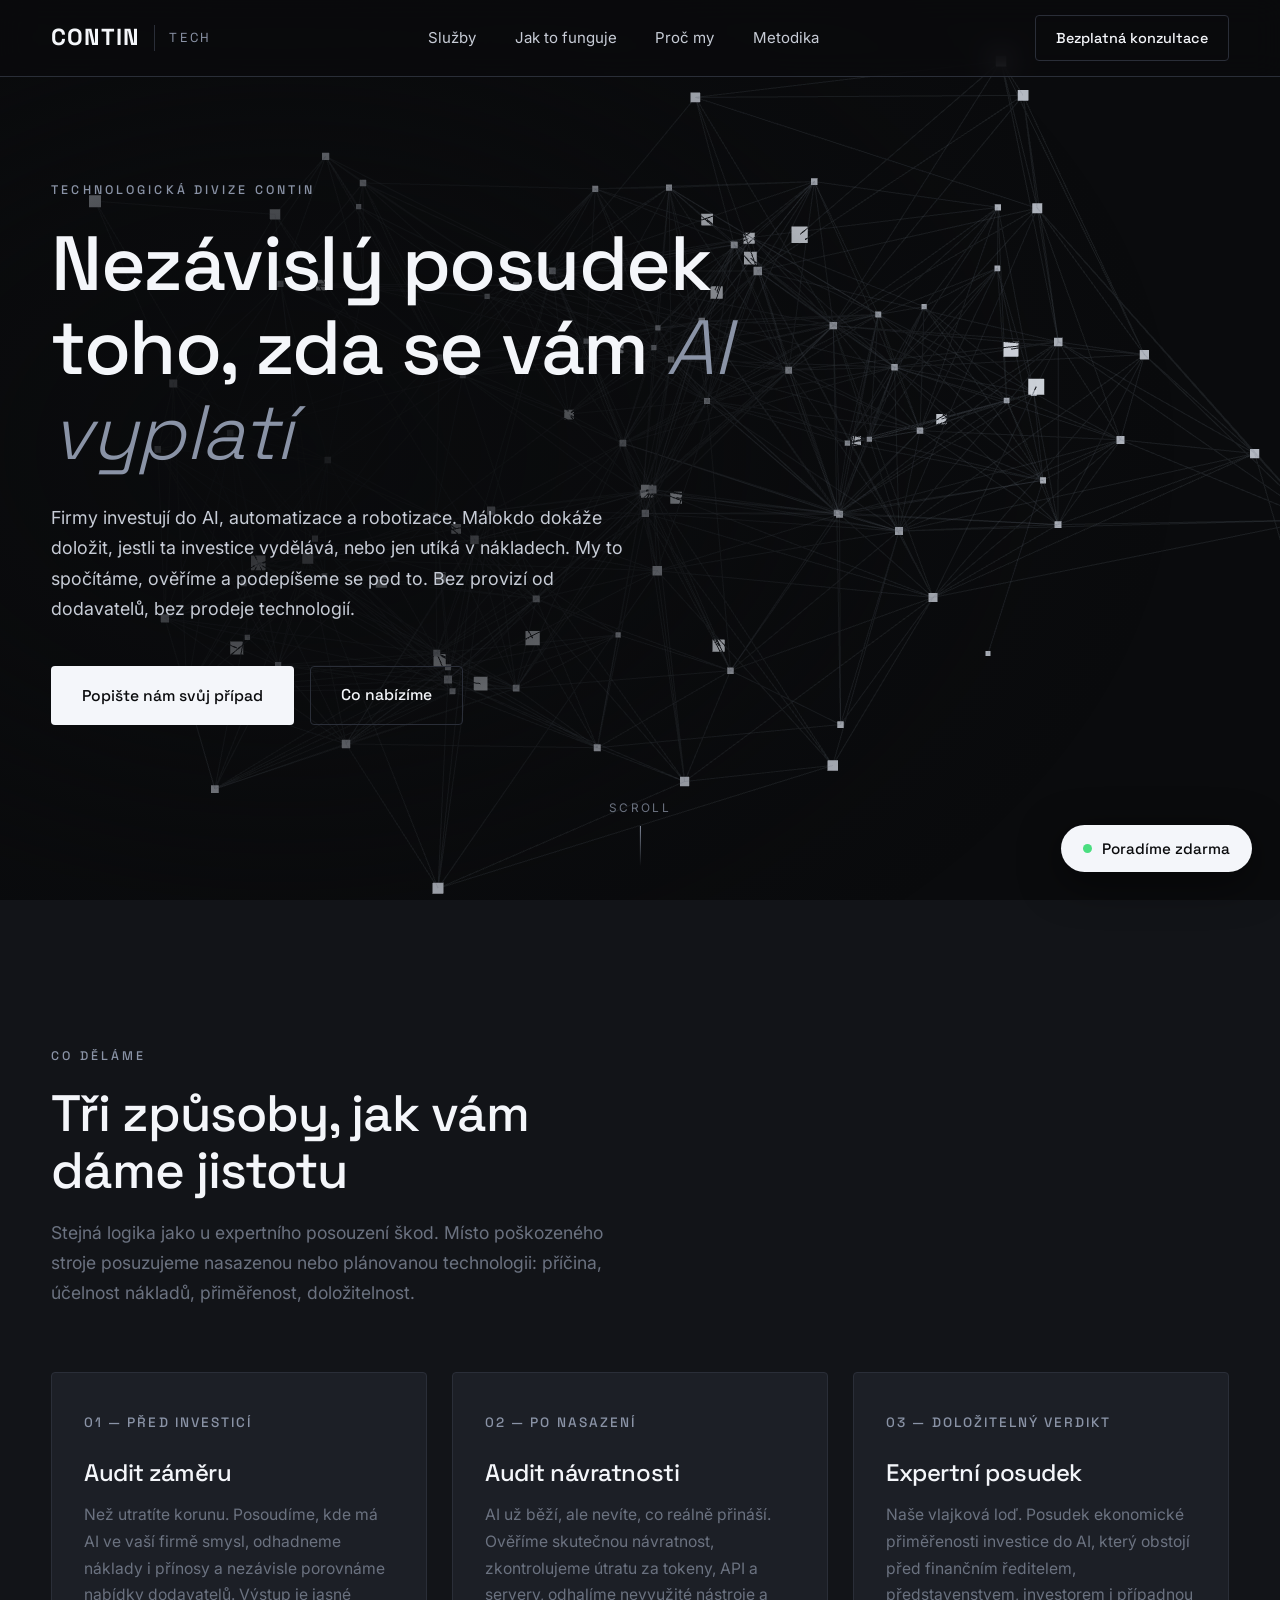
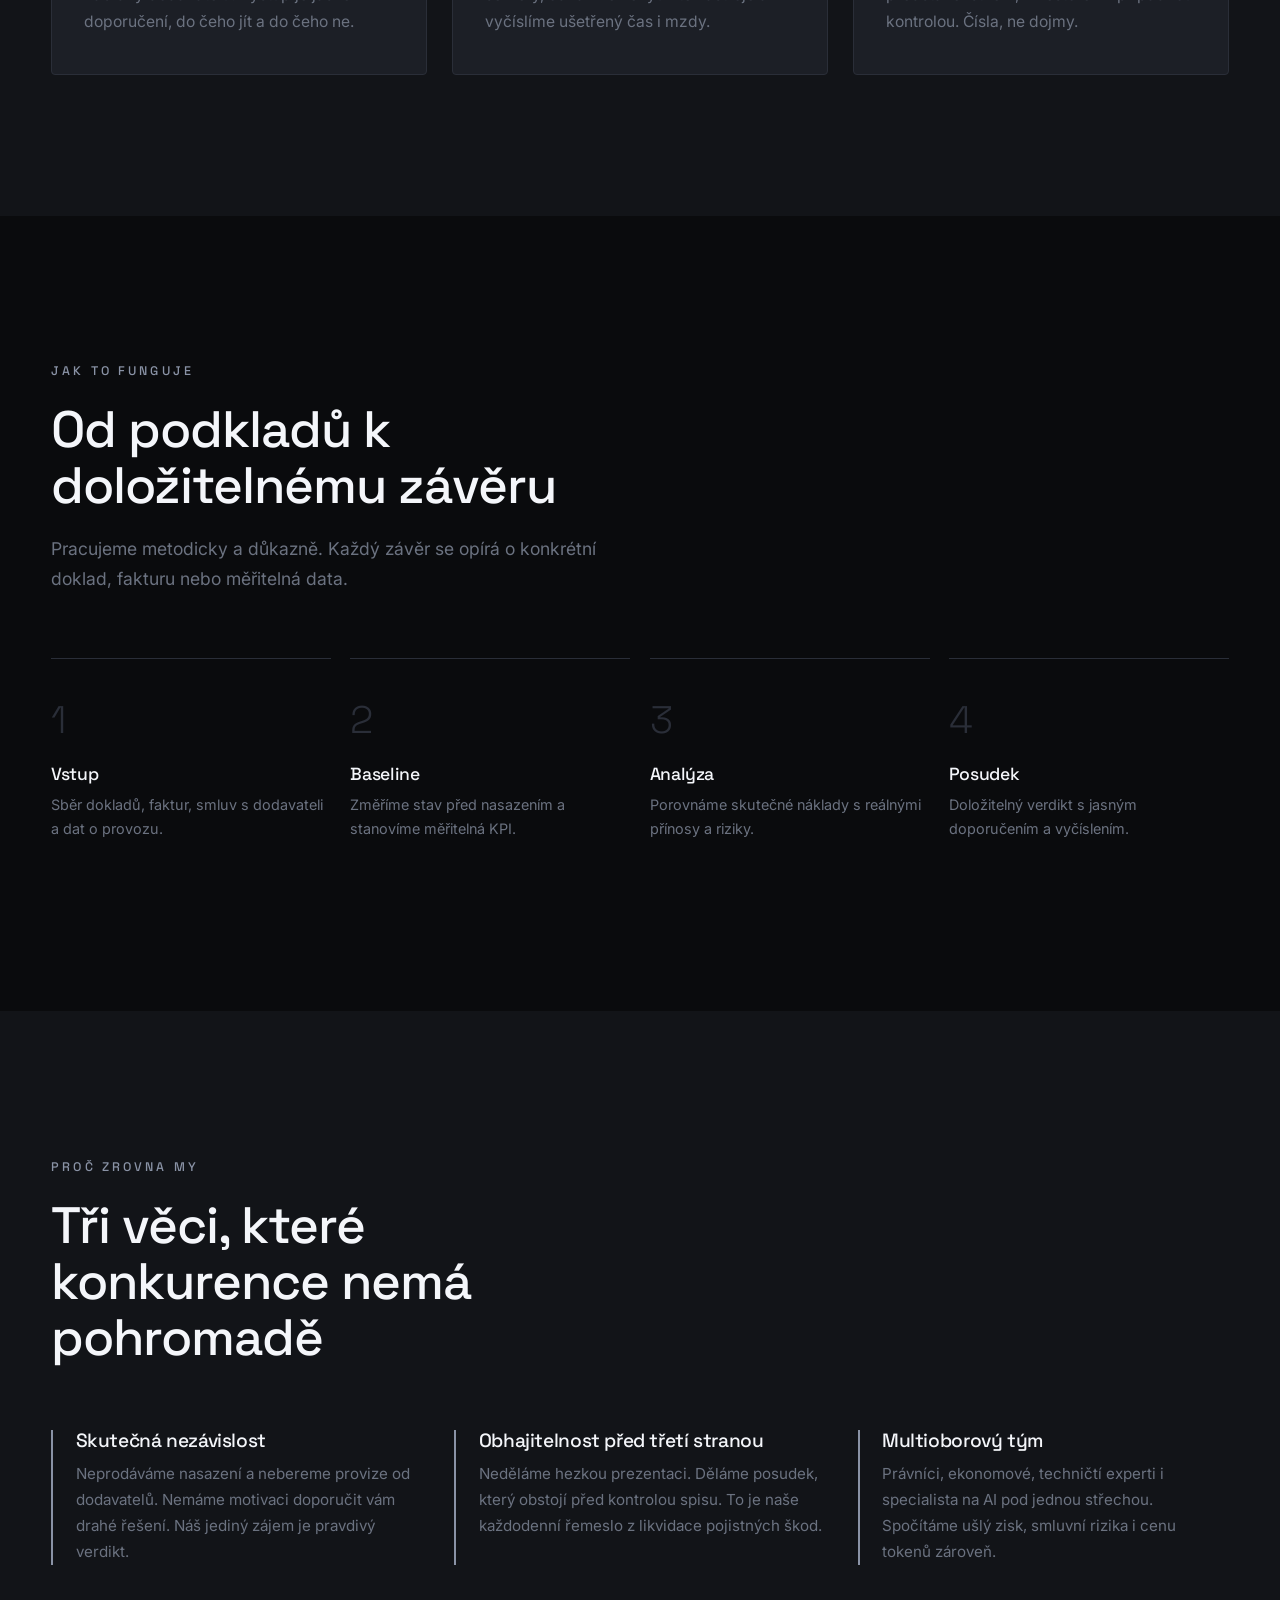
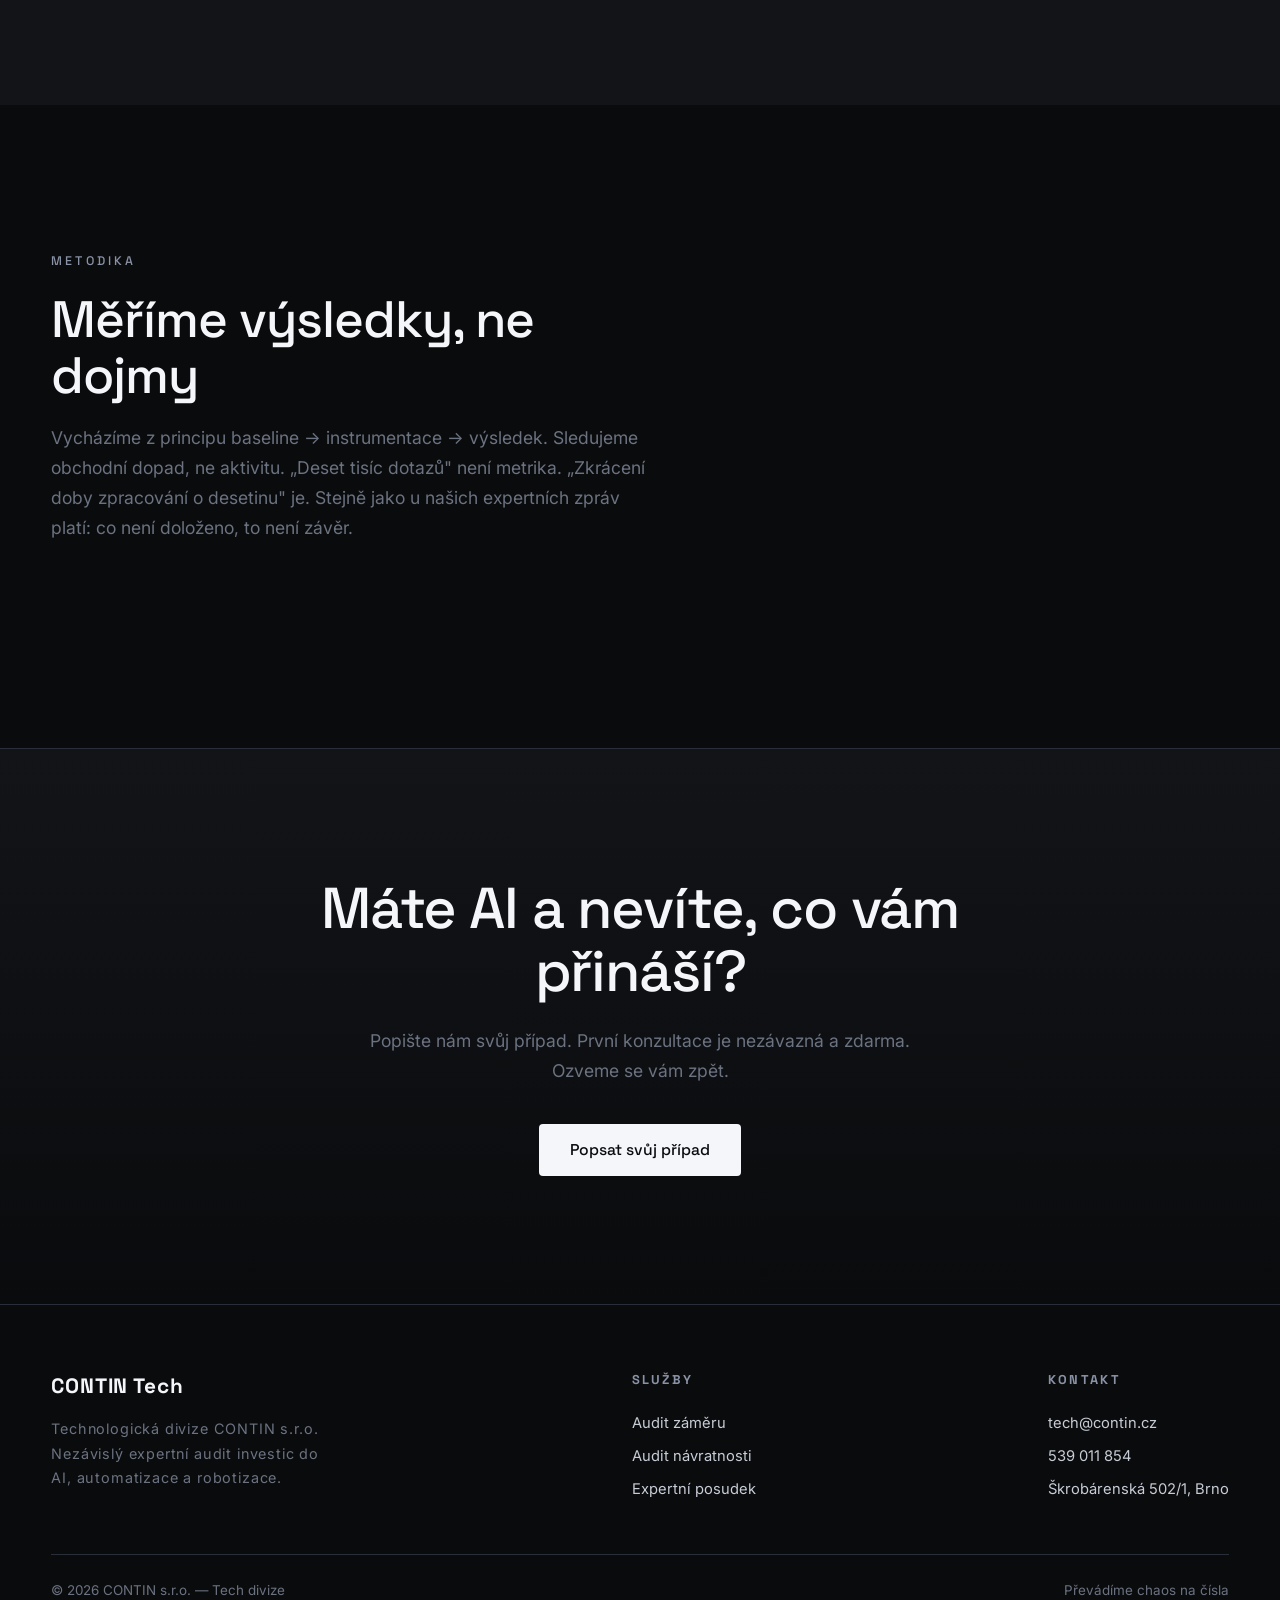
==== index.html @ 349c5f5c "Initial commit: nástřel webu CONTIN Tech One-page web pro technologickou divizi CONTIN — nezávislý e" ====
<!DOCTYPE html>
<html lang="cs">
<head>
  <meta charset="UTF-8">
  <meta name="viewport" content="width=device-width, initial-scale=1.0">
  <title>CONTIN Tech — Nezávislý expertní audit AI investic</title>
  <meta name="description" content="Nezávislé posouzení návratnosti a přiměřenosti investic do AI, automatizace a robotizace. Doložitelný posudek, který obstojí před vedením, investorem i kontrolou.">

  <!-- Fonty -->
  <link rel="preconnect" href="https://fonts.googleapis.com">
  <link rel="preconnect" href="https://fonts.gstatic.com" crossorigin>
  <link href="https://fonts.googleapis.com/css2?family=Space+Grotesk:wght@300;400;500;700&family=Inter:wght@400;500&display=swap" rel="stylesheet">

  <link rel="stylesheet" href="css/style.css">
</head>
<body>

  <!-- ===================== HLAVIČKA ===================== -->
  <header>
    <nav class="nav">
      <a href="#" class="brand">
        CONTIN<span class="div"></span><span class="sub">Tech</span>
      </a>
      <div class="menu" id="menu">
        <a href="#sluzby">Služby</a>
        <a href="#proces">Jak to funguje</a>
        <a href="#proc-my">Proč my</a>
        <a href="#metodika">Metodika</a>
      </div>
      <a href="#" class="nav-cta" data-open-help>Bezplatná konzultace</a>
      <button class="burger" id="burger" aria-label="Menu"><span></span><span></span><span></span></button>
    </nav>
  </header>

  <!-- ===================== HERO ===================== -->
  <section class="hero">
    <canvas id="net-canvas"></canvas>
    <div class="hero-content">
      <span class="eyebrow reveal">Technologická divize CONTIN</span>
      <h1 class="reveal">Nezávislý posudek toho, zda se vám <em>AI vyplatí</em></h1>
      <p class="reveal">Firmy investují do AI, automatizace a robotizace. Málokdo dokáže doložit, jestli ta investice vydělává, nebo jen utíká v nákladech. My to spočítáme, ověříme a podepíšeme se pod to. Bez provizí od dodavatelů, bez prodeje technologií.</p>
      <div class="hero-actions reveal">
        <button class="btn btn-primary" data-open-help>Popište nám svůj případ</button>
        <a href="#sluzby" class="btn btn-ghost">Co nabízíme</a>
      </div>
    </div>
    <div class="scroll-hint"><span>scroll</span><span class="line"></span></div>
  </section>

  <!-- ===================== SLUŽBY / PILÍŘE ===================== -->
  <section class="section-pad carbon" id="sluzby">
    <div class="wrap">
      <div class="section-head reveal">
        <span class="eyebrow">Co děláme</span>
        <h2>Tři způsoby, jak vám dáme jistotu</h2>
        <p>Stejná logika jako u expertního posouzení škod. Místo poškozeného stroje posuzujeme nasazenou nebo plánovanou technologii: příčina, účelnost nákladů, přiměřenost, doložitelnost.</p>
      </div>
      <div class="grid-3">
        <div class="card reveal">
          <div class="num">01 — PŘED INVESTICÍ</div>
          <h3>Audit záměru</h3>
          <p>Než utratíte korunu. Posoudíme, kde má AI ve vaší firmě smysl, odhadneme náklady i přínosy a nezávisle porovnáme nabídky dodavatelů. Výstup je jasné doporučení, do čeho jít a do čeho ne.</p>
        </div>
        <div class="card reveal">
          <div class="num">02 — PO NASAZENÍ</div>
          <h3>Audit návratnosti</h3>
          <p>AI už běží, ale nevíte, co reálně přináší. Ověříme skutečnou návratnost, zkontrolujeme útratu za tokeny, API a servery, odhalíme nevyužité nástroje a vyčíslíme ušetřený čas i mzdy.</p>
        </div>
        <div class="card reveal">
          <div class="num">03 — DOLOŽITELNÝ VERDIKT</div>
          <h3>Expertní posudek</h3>
          <p>Naše vlajková loď. Posudek ekonomické přiměřenosti investice do AI, který obstojí před finančním ředitelem, představenstvem, investorem i případnou kontrolou. Čísla, ne dojmy.</p>
        </div>
      </div>
    </div>
  </section>

  <!-- ===================== PROCES ===================== -->
  <section class="section-pad" id="proces">
    <div class="wrap">
      <div class="section-head reveal">
        <span class="eyebrow">Jak to funguje</span>
        <h2>Od podkladů k doložitelnému závěru</h2>
        <p>Pracujeme metodicky a důkazně. Každý závěr se opírá o konkrétní doklad, fakturu nebo měřitelná data.</p>
      </div>
      <div class="steps">
        <div class="step reveal"><div class="n">1</div><h4>Vstup</h4><p>Sběr dokladů, faktur, smluv s dodavateli a dat o provozu.</p></div>
        <div class="step reveal"><div class="n">2</div><h4>Baseline</h4><p>Změříme stav před nasazením a stanovíme měřitelná KPI.</p></div>
        <div class="step reveal"><div class="n">3</div><h4>Analýza</h4><p>Porovnáme skutečné náklady s reálnými přínosy a riziky.</p></div>
        <div class="step reveal"><div class="n">4</div><h4>Posudek</h4><p>Doložitelný verdikt s jasným doporučením a vyčíslením.</p></div>
      </div>
    </div>
  </section>

  <!-- ===================== PROČ MY ===================== -->
  <section class="section-pad carbon" id="proc-my">
    <div class="wrap">
      <div class="section-head reveal">
        <span class="eyebrow">Proč zrovna my</span>
        <h2>Tři věci, které konkurence nemá pohromadě</h2>
      </div>
      <div class="benefits">
        <div class="benefit reveal">
          <h4>Skutečná nezávislost</h4>
          <p>Neprodáváme nasazení a nebereme provize od dodavatelů. Nemáme motivaci doporučit vám drahé řešení. Náš jediný zájem je pravdivý verdikt.</p>
        </div>
        <div class="benefit reveal">
          <h4>Obhajitelnost před třetí stranou</h4>
          <p>Neděláme hezkou prezentaci. Děláme posudek, který obstojí před kontrolou spisu. To je naše každodenní řemeslo z likvidace pojistných škod.</p>
        </div>
        <div class="benefit reveal">
          <h4>Multioborový tým</h4>
          <p>Právníci, ekonomové, techničtí experti i specialista na AI pod jednou střechou. Spočítáme ušlý zisk, smluvní rizika i cenu tokenů zároveň.</p>
        </div>
      </div>
    </div>
  </section>

  <!-- ===================== METODIKA / CITACE ===================== -->
  <section class="section-pad" id="metodika">
    <div class="wrap">
      <div class="section-head reveal">
        <span class="eyebrow">Metodika</span>
        <h2>Měříme výsledky, ne dojmy</h2>
        <p>Vycházíme z principu baseline → instrumentace → výsledek. Sledujeme obchodní dopad, ne aktivitu. „Deset tisíc dotazů" není metrika. „Zkrácení doby zpracování o desetinu" je. Stejně jako u našich expertních zpráv platí: co není doloženo, to není závěr.</p>
      </div>
    </div>
  </section>

  <!-- ===================== CTA PRUH ===================== -->
  <section class="cta-band" id="kontakt">
    <div class="wrap reveal">
      <h2>Máte AI a nevíte, co vám přináší?</h2>
      <p>Popište nám svůj případ. První konzultace je nezávazná a zdarma. Ozveme se vám zpět.</p>
      <button class="btn btn-primary" data-open-help>Popsat svůj případ</button>
    </div>
  </section>

  <!-- ===================== FOOTER ===================== -->
  <footer>
    <div class="wrap">
      <div class="foot-grid">
        <div>
          <div class="foot-brand">CONTIN Tech<p>Technologická divize CONTIN s.r.o. Nezávislý expertní audit investic do AI, automatizace a robotizace.</p></div>
        </div>
        <div class="foot-col">
          <h5>Služby</h5>
          <a href="#sluzby">Audit záměru</a>
          <a href="#sluzby">Audit návratnosti</a>
          <a href="#sluzby">Expertní posudek</a>
        </div>
        <div class="foot-col">
          <h5>Kontakt</h5>
          <a href="mailto:tech@contin.cz">tech@contin.cz</a>
          <a href="tel:+420539011854">539 011 854</a>
          <a href="#">Škrobárenská 502/1, Brno</a>
        </div>
      </div>
      <div class="foot-bottom">
        <span>© 2026 CONTIN s.r.o. — Tech divize</span>
        <span>Převádíme chaos na čísla</span>
      </div>
    </div>
  </footer>

  <!-- ===================== HELP DESK FAB ===================== -->
  <button class="help-fab" data-open-help aria-label="Bezplatná konzultace">
    <span class="dot"></span> Poradíme zdarma
  </button>

  <!-- ===================== HELP DESK MODAL ===================== -->
  <div class="modal-overlay" id="help-modal" role="dialog" aria-modal="true" aria-labelledby="help-title">
    <div class="modal">
      <button class="modal-close" id="help-close" aria-label="Zavřít">&times;</button>
      <div id="form-body">
        <h3 id="help-title">Popište nám svůj případ</h3>
        <p class="lead">Napište nám, co řešíte. Posoudíme to a zdarma se vám ozveme zpět s prvním nezávislým pohledem.</p>
        <form id="help-form">
          <div class="field">
            <label for="hf-name">Jméno a firma</label>
            <input type="text" id="hf-name" name="name" required placeholder="Jan Novák, Firma s.r.o.">
          </div>
          <div class="field">
            <label for="hf-email">E-mail</label>
            <input type="email" id="hf-email" name="email" required placeholder="jan.novak@firma.cz">
          </div>
          <div class="field">
            <label for="hf-topic">Čeho se to týká</label>
            <select id="hf-topic" name="topic">
              <option>Zvažuji investici do AI</option>
              <option>AI už používám, neznám návratnost</option>
              <option>Potřebuji nezávislý posudek</option>
              <option>Něco jiného</option>
            </select>
          </div>
          <div class="field">
            <label for="hf-msg">Váš dotaz nebo popis problému</label>
            <textarea id="hf-msg" name="message" required placeholder="Stručně popište situaci..."></textarea>
          </div>
          <button type="submit" class="btn btn-primary">Odeslat dotaz</button>
          <p class="form-note">Nezávazné a zdarma. Ozveme se obvykle do dvou pracovních dnů.</p>
        </form>
      </div>
      <div class="form-success" id="form-success" style="display:none;">
        <div class="check">&#10003;</div>
        <h3>Děkujeme, máme to</h3>
        <p class="lead">Ozveme se vám zpět na uvedený e-mail.</p>
      </div>
    </div>
  </div>

  <!-- ===================== SKRIPTY ===================== -->
  <!-- Three.js lokálně v projektu (nezávislé na CDN). Lze nahradit CDN odkazem, pokud preferuješ. -->
  <script src="js/three.min.js"></script>
  <script src="js/network.js"></script>
  <script src="js/app.js"></script>
</body>
</html>
---- css/style.css ----
/* ============================================================
   CONTIN TECH — stylesheet
   Paleta: uhlově černá → grafit → ocel → stříbro
   Display: Space Grotesk | Tělo: Inter
   ============================================================ */

:root {
  /* Paleta */
  --ink:        #0a0b0d;   /* nejhlubší pozadí */
  --carbon:     #121418;   /* sekce */
  --graphite:   #1c1f26;   /* karty */
  --steel:      #2a2e38;   /* okraje, linky */
  --ash:        #6b7280;   /* sekundární text */
  --silver:     #c7ccd6;   /* hlavní text na tmavém */
  --chrome:     #f4f6fa;   /* nejsvětlejší, nadpisy */
  --accent:     #8a93a6;   /* studené stříbrné zvýraznění */
  --accent-hot: #e8edf5;   /* highlight, hover */

  /* Typografie */
  --display: 'Space Grotesk', sans-serif;
  --body: 'Inter', -apple-system, BlinkMacSystemFont, sans-serif;

  /* Rytmus */
  --maxw: 1280px;
  --gap: clamp(1.5rem, 4vw, 4rem);
  --radius: 4px;
}

* { margin: 0; padding: 0; box-sizing: border-box; }

html { scroll-behavior: smooth; }

body {
  font-family: var(--body);
  background: var(--ink);
  color: var(--silver);
  line-height: 1.7;
  -webkit-font-smoothing: antialiased;
  overflow-x: hidden;
}

h1, h2, h3, h4 {
  font-family: var(--display);
  font-weight: 500;
  color: var(--chrome);
  line-height: 1.1;
  letter-spacing: -0.02em;
}

a { color: inherit; text-decoration: none; }

.wrap {
  max-width: var(--maxw);
  margin: 0 auto;
  padding: 0 var(--gap);
}

.eyebrow {
  font-family: var(--display);
  font-size: 0.78rem;
  font-weight: 500;
  letter-spacing: 0.25em;
  text-transform: uppercase;
  color: var(--accent);
  display: inline-block;
  margin-bottom: 1.2rem;
}

/* ============================================================
   HLAVIČKA
   ============================================================ */
header {
  position: fixed;
  top: 0; left: 0; right: 0;
  z-index: 100;
  background: rgba(10, 11, 13, 0.72);
  backdrop-filter: blur(14px);
  border-bottom: 1px solid var(--steel);
  transition: background 0.3s;
}

.nav {
  display: flex;
  align-items: center;
  justify-content: space-between;
  height: 76px;
  max-width: var(--maxw);
  margin: 0 auto;
  padding: 0 var(--gap);
}

.brand {
  display: flex;
  align-items: center;
  gap: 14px;
  font-family: var(--display);
  font-weight: 700;
  font-size: 1.45rem;
  letter-spacing: 0.04em;
  color: var(--chrome);
}
.brand .div {
  width: 1px; height: 26px;
  background: var(--steel);
}
.brand .sub {
  font-weight: 400;
  font-size: 0.82rem;
  letter-spacing: 0.22em;
  text-transform: uppercase;
  color: var(--accent);
}

.menu {
  display: flex;
  align-items: center;
  gap: 2.4rem;
  font-size: 0.94rem;
}
.menu a {
  color: var(--silver);
  transition: color 0.2s;
  position: relative;
}
.menu a:hover { color: var(--chrome); }
.menu a::after {
  content: '';
  position: absolute;
  left: 0; bottom: -6px;
  width: 0; height: 1px;
  background: var(--accent-hot);
  transition: width 0.25s;
}
.menu a:hover::after { width: 100%; }

.nav-cta {
  font-family: var(--display);
  font-weight: 500;
  font-size: 0.9rem;
  padding: 10px 20px;
  border: 1px solid var(--steel);
  border-radius: var(--radius);
  color: var(--chrome);
  transition: all 0.25s;
}
.nav-cta:hover {
  border-color: var(--accent-hot);
  background: var(--graphite);
}

.burger { display: none; flex-direction: column; gap: 5px; cursor: pointer; background: none; border: none; }
.burger span { width: 24px; height: 2px; background: var(--silver); transition: 0.3s; }

/* ============================================================
   HERO + 3D plátno
   ============================================================ */
.hero {
  position: relative;
  min-height: 100vh;
  display: flex;
  align-items: center;
  overflow: hidden;
}
#net-canvas {
  position: absolute;
  inset: 0;
  width: 100%;
  height: 100%;
  z-index: 1;
}
.hero::after {
  /* jemný vinětační přechod, aby text byl čitelný */
  content: '';
  position: absolute;
  inset: 0;
  z-index: 2;
  background: radial-gradient(ellipse 70% 70% at 22% 50%, rgba(10,11,13,0.94) 0%, rgba(10,11,13,0.62) 42%, rgba(10,11,13,0.15) 72%, transparent 100%);
  pointer-events: none;
}
.hero-content {
  position: relative;
  z-index: 3;
  max-width: var(--maxw);
  margin: 0 auto;
  padding: 0 var(--gap);
  width: 100%;
}
.hero h1 {
  font-size: clamp(2.6rem, 6vw, 5.2rem);
  max-width: 16ch;
  margin-bottom: 1.8rem;
}
.hero h1 em {
  font-style: italic;
  font-weight: 300;
  color: var(--accent);
}
.hero p {
  max-width: 52ch;
  font-size: clamp(1rem, 1.4vw, 1.18rem);
  color: var(--silver);
  margin-bottom: 2.6rem;
}
.hero-actions { display: flex; gap: 1rem; flex-wrap: wrap; }

.btn {
  font-family: var(--display);
  font-weight: 500;
  font-size: 0.98rem;
  padding: 15px 30px;
  border-radius: var(--radius);
  cursor: pointer;
  transition: all 0.25s;
  border: 1px solid transparent;
  display: inline-flex;
  align-items: center;
  gap: 10px;
}
.btn-primary {
  background: var(--chrome);
  color: var(--ink);
}
.btn-primary:hover { background: var(--accent-hot); transform: translateY(-2px); }
.btn-ghost {
  background: transparent;
  border-color: var(--steel);
  color: var(--chrome);
}
.btn-ghost:hover { border-color: var(--accent-hot); background: var(--graphite); }

.scroll-hint {
  position: absolute;
  bottom: 34px; left: 50%;
  transform: translateX(-50%);
  z-index: 3;
  font-size: 0.74rem;
  letter-spacing: 0.2em;
  text-transform: uppercase;
  color: var(--ash);
  display: flex; flex-direction: column; align-items: center; gap: 8px;
}
.scroll-hint .line { width: 1px; height: 40px; background: linear-gradient(var(--accent), transparent); animation: pulse 2s infinite; }
@keyframes pulse { 0%,100% { opacity: 0.3; } 50% { opacity: 1; } }

/* ============================================================
   SEKCE obecně
   ============================================================ */
section { position: relative; }
.section-pad { padding: clamp(5rem, 11vw, 9rem) 0; }
.carbon { background: var(--carbon); }

.section-head { max-width: 60ch; margin-bottom: 4rem; }
.section-head h2 { font-size: clamp(2rem, 4vw, 3.2rem); margin-bottom: 1.2rem; }
.section-head p { color: var(--ash); font-size: 1.1rem; }

/* Pilíře / karty služeb */
.grid-3 {
  display: grid;
  grid-template-columns: repeat(3, 1fr);
  gap: 1.6rem;
}
.card {
  background: var(--graphite);
  border: 1px solid var(--steel);
  border-radius: var(--radius);
  padding: 2.4rem 2rem;
  transition: all 0.3s;
  position: relative;
  overflow: hidden;
}
.card::before {
  content: '';
  position: absolute;
  top: 0; left: 0;
  width: 100%; height: 2px;
  background: linear-gradient(90deg, var(--accent), transparent);
  transform: scaleX(0);
  transform-origin: left;
  transition: transform 0.4s;
}
.card:hover { transform: translateY(-6px); border-color: var(--accent); }
.card:hover::before { transform: scaleX(1); }
.card .num {
  font-family: var(--display);
  font-size: 0.85rem;
  font-weight: 500;
  color: var(--accent);
  letter-spacing: 0.15em;
  margin-bottom: 1.6rem;
}
.card h3 { font-size: 1.5rem; margin-bottom: 1rem; }
.card p { color: var(--ash); font-size: 0.98rem; }

/* Postup / proces */
.steps {
  display: grid;
  grid-template-columns: repeat(4, 1fr);
  gap: 1.2rem;
  counter-reset: step;
}
.step {
  padding: 1.8rem 0;
  border-top: 1px solid var(--steel);
}
.step .n {
  font-family: var(--display);
  font-size: 2.4rem;
  font-weight: 300;
  color: var(--steel);
  margin-bottom: 0.8rem;
}
.step h4 { font-size: 1.1rem; margin-bottom: 0.5rem; }
.step p { color: var(--ash); font-size: 0.9rem; }

/* Výhody (proč my) */
.benefits { display: grid; grid-template-columns: repeat(3, 1fr); gap: 2rem; }
.benefit { padding-left: 1.4rem; border-left: 2px solid var(--accent); }
.benefit h4 { font-size: 1.2rem; margin-bottom: 0.6rem; }
.benefit p { color: var(--ash); font-size: 0.95rem; }

/* CTA pruh */
.cta-band {
  text-align: center;
  padding: clamp(5rem, 10vw, 8rem) 0;
  background: linear-gradient(180deg, var(--carbon), var(--ink));
  border-top: 1px solid var(--steel);
}
.cta-band h2 { font-size: clamp(2rem, 5vw, 3.6rem); margin-bottom: 1.4rem; max-width: 20ch; margin-inline: auto; }
.cta-band p { color: var(--ash); max-width: 50ch; margin: 0 auto 2.4rem; font-size: 1.1rem; }

/* ============================================================
   FOOTER
   ============================================================ */
footer {
  background: var(--ink);
  border-top: 1px solid var(--steel);
  padding: 4rem 0 2.5rem;
}
.foot-grid { display: flex; justify-content: space-between; flex-wrap: wrap; gap: 2rem; margin-bottom: 3rem; }
.foot-brand { font-family: var(--display); font-weight: 700; font-size: 1.3rem; color: var(--chrome); letter-spacing: 0.04em; }
.foot-brand p { font-family: var(--body); font-weight: 400; font-size: 0.9rem; color: var(--ash); margin-top: 0.8rem; max-width: 32ch; }
.foot-col h5 { font-family: var(--display); font-size: 0.8rem; letter-spacing: 0.18em; text-transform: uppercase; color: var(--accent); margin-bottom: 1rem; }
.foot-col a { display: block; color: var(--silver); font-size: 0.92rem; padding: 4px 0; transition: color 0.2s; }
.foot-col a:hover { color: var(--chrome); }
.foot-bottom { border-top: 1px solid var(--steel); padding-top: 1.5rem; font-size: 0.84rem; color: var(--ash); display: flex; justify-content: space-between; flex-wrap: wrap; gap: 1rem; }

/* ============================================================
   HELP DESK — plovoucí tlačítko + modal
   ============================================================ */
.help-fab {
  position: fixed;
  bottom: 28px; right: 28px;
  z-index: 200;
  display: inline-flex;
  align-items: center;
  gap: 10px;
  font-family: var(--display);
  font-weight: 500;
  font-size: 0.95rem;
  padding: 14px 22px;
  background: var(--chrome);
  color: var(--ink);
  border: none;
  border-radius: 50px;
  cursor: pointer;
  box-shadow: 0 10px 40px rgba(0,0,0,0.5);
  transition: all 0.25s;
}
.help-fab:hover { transform: translateY(-3px) scale(1.03); background: var(--accent-hot); }
.help-fab .dot {
  width: 9px; height: 9px; border-radius: 50%;
  background: #4ade80;
  box-shadow: 0 0 0 0 rgba(74,222,128,0.6);
  animation: ping 2s infinite;
}
@keyframes ping { 0% { box-shadow: 0 0 0 0 rgba(74,222,128,0.5);} 70%{box-shadow:0 0 0 10px rgba(74,222,128,0);} 100%{box-shadow:0 0 0 0 rgba(74,222,128,0);} }

.modal-overlay {
  position: fixed;
  inset: 0;
  z-index: 300;
  background: rgba(5,6,8,0.75);
  backdrop-filter: blur(6px);
  display: none;
  align-items: center;
  justify-content: center;
  padding: 1.5rem;
}
.modal-overlay.open { display: flex; }
.modal {
  background: var(--carbon);
  border: 1px solid var(--steel);
  border-radius: 8px;
  width: 100%;
  max-width: 540px;
  padding: 2.6rem;
  position: relative;
  max-height: 90vh;
  overflow-y: auto;
}
.modal h3 { font-size: 1.8rem; margin-bottom: 0.6rem; }
.modal .lead { color: var(--ash); margin-bottom: 2rem; font-size: 0.98rem; }
.modal-close {
  position: absolute; top: 18px; right: 18px;
  background: none; border: none; color: var(--ash);
  font-size: 1.6rem; cursor: pointer; line-height: 1;
  transition: color 0.2s;
}
.modal-close:hover { color: var(--chrome); }

.field { margin-bottom: 1.3rem; }
.field label {
  display: block;
  font-family: var(--display);
  font-size: 0.82rem;
  letter-spacing: 0.05em;
  color: var(--silver);
  margin-bottom: 0.5rem;
}
.field input, .field textarea, .field select {
  width: 100%;
  background: var(--ink);
  border: 1px solid var(--steel);
  border-radius: var(--radius);
  padding: 12px 14px;
  color: var(--chrome);
  font-family: var(--body);
  font-size: 0.96rem;
  transition: border-color 0.2s;
}
.field input:focus, .field textarea:focus, .field select:focus {
  outline: none;
  border-color: var(--accent-hot);
}
.field textarea { resize: vertical; min-height: 110px; }
.modal .btn-primary { width: 100%; justify-content: center; }
.form-note { font-size: 0.8rem; color: var(--ash); margin-top: 1rem; text-align: center; }
.form-success { text-align: center; padding: 1rem 0; }
.form-success .check { font-size: 3rem; color: #4ade80; margin-bottom: 1rem; }

/* ============================================================
   REVEAL animace při scrollu
   ============================================================ */
.reveal { opacity: 0; transform: translateY(28px); transition: opacity 0.7s, transform 0.7s; }
.reveal.in { opacity: 1; transform: none; }

/* ============================================================
   RESPONZIVITA
   ============================================================ */
@media (max-width: 900px) {
  .menu, .nav-cta { display: none; }
  .burger { display: flex; }
  .grid-3, .steps, .benefits { grid-template-columns: 1fr; }
  .steps .step { border-top: 1px solid var(--steel); }
}

@media (prefers-reduced-motion: reduce) {
  *, *::before, *::after { animation: none !important; transition: none !important; }
  .reveal { opacity: 1; transform: none; }
}
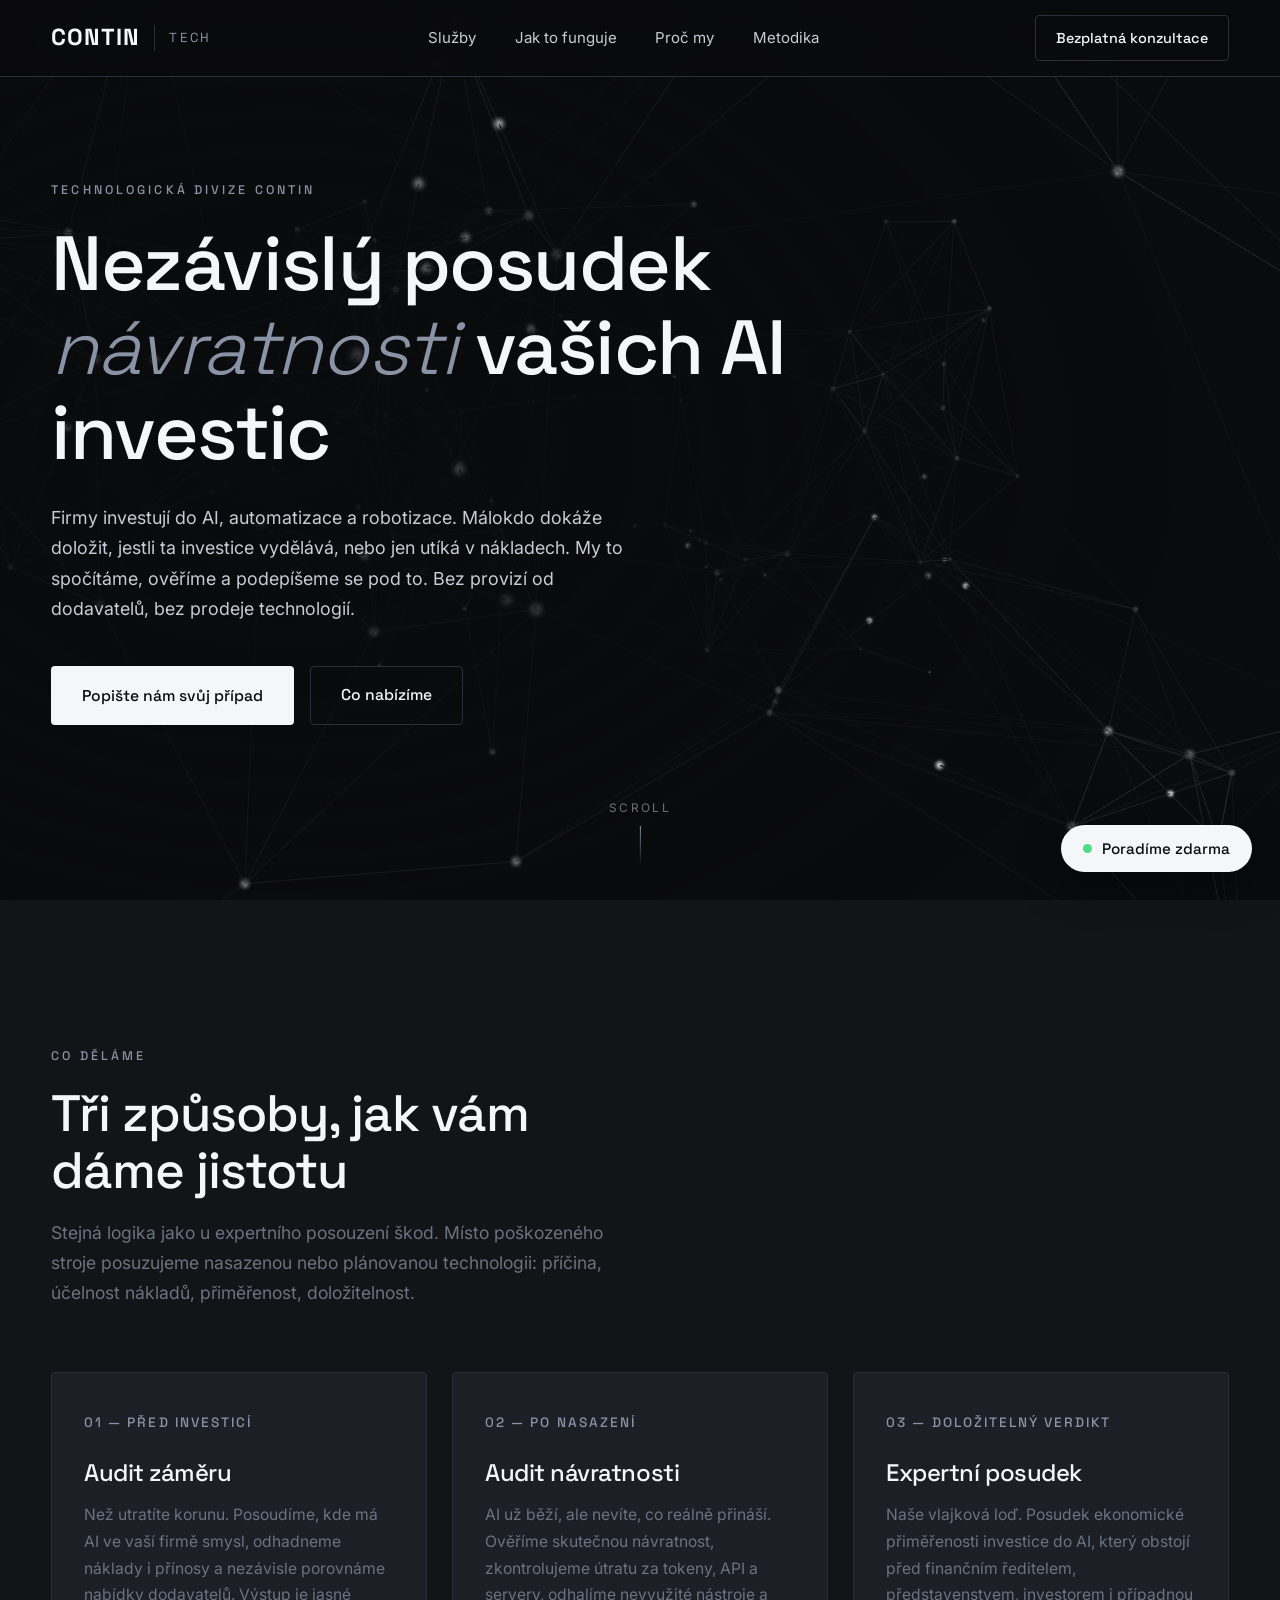
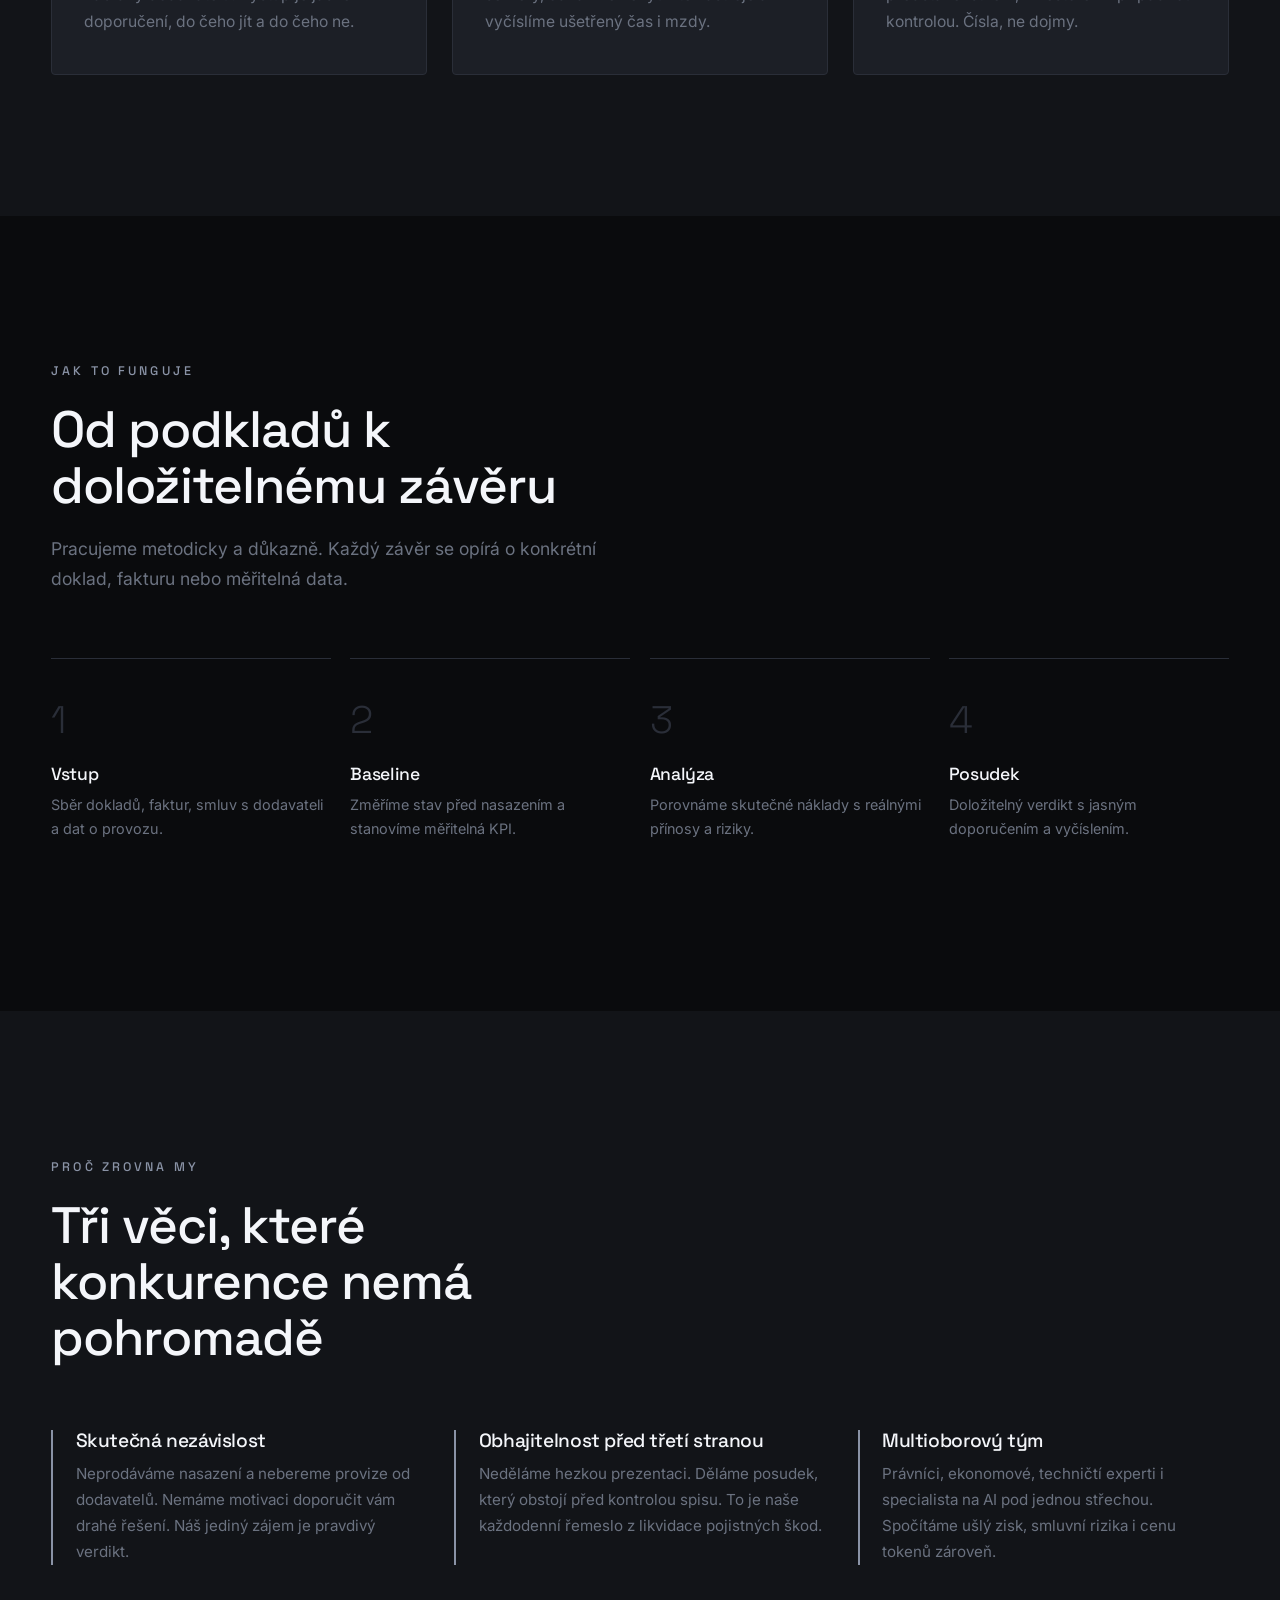
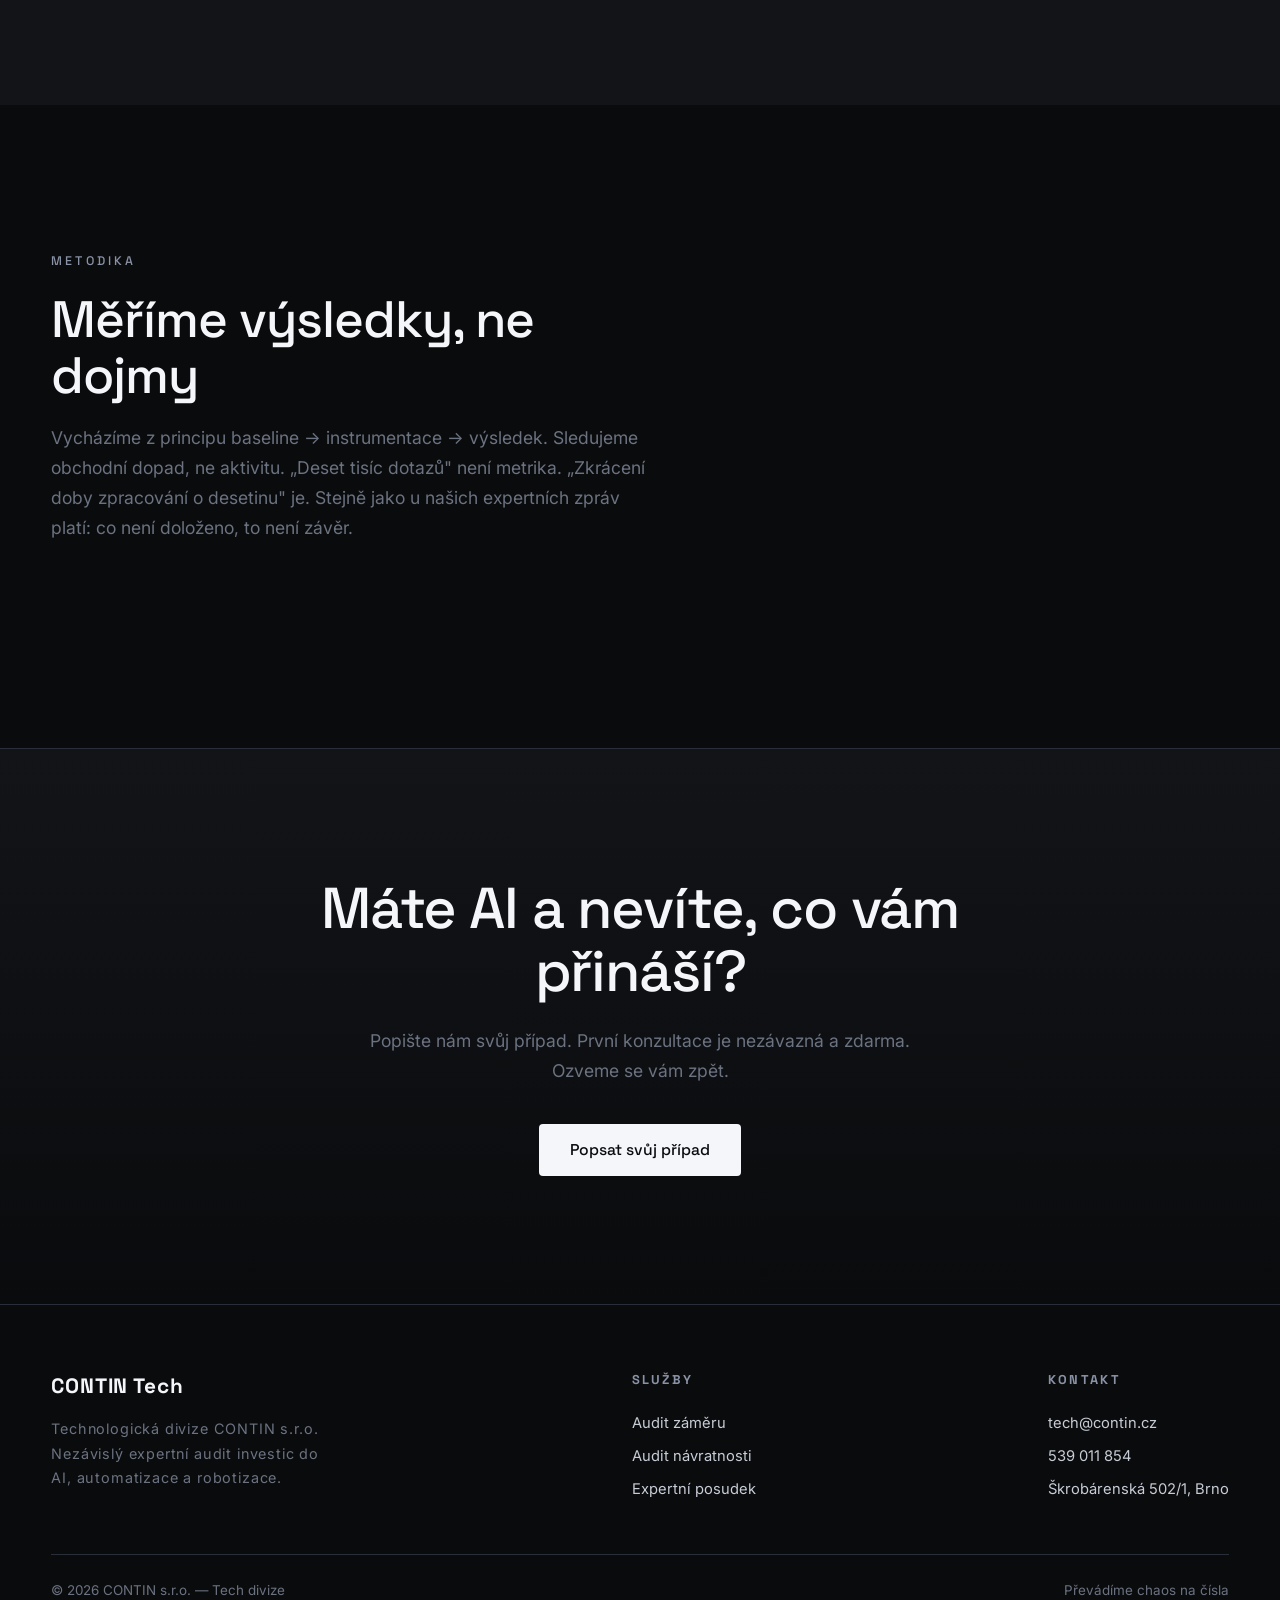
==== commit b8bbcbcb: "Hero: plynulé datové toky v neuronové síti + nový slogan - network.js: kulaté glow uzly (vlastní sha" ====
--- a/index.html
+++ b/index.html
@@ -37,7 +37,7 @@
     <canvas id="net-canvas"></canvas>
     <div class="hero-content">
       <span class="eyebrow reveal">Technologická divize CONTIN</span>
-      <h1 class="reveal">Nezávislý posudek toho, zda se vám <em>AI vyplatí</em></h1>
+      <h1 class="reveal">Nezávislý posudek <em>návratnosti</em> vašich AI investic</h1>
       <p class="reveal">Firmy investují do AI, automatizace a robotizace. Málokdo dokáže doložit, jestli ta investice vydělává, nebo jen utíká v nákladech. My to spočítáme, ověříme a podepíšeme se pod to. Bez provizí od dodavatelů, bez prodeje technologií.</p>
       <div class="hero-actions reveal">
         <button class="btn btn-primary" data-open-help>Popište nám svůj případ</button>
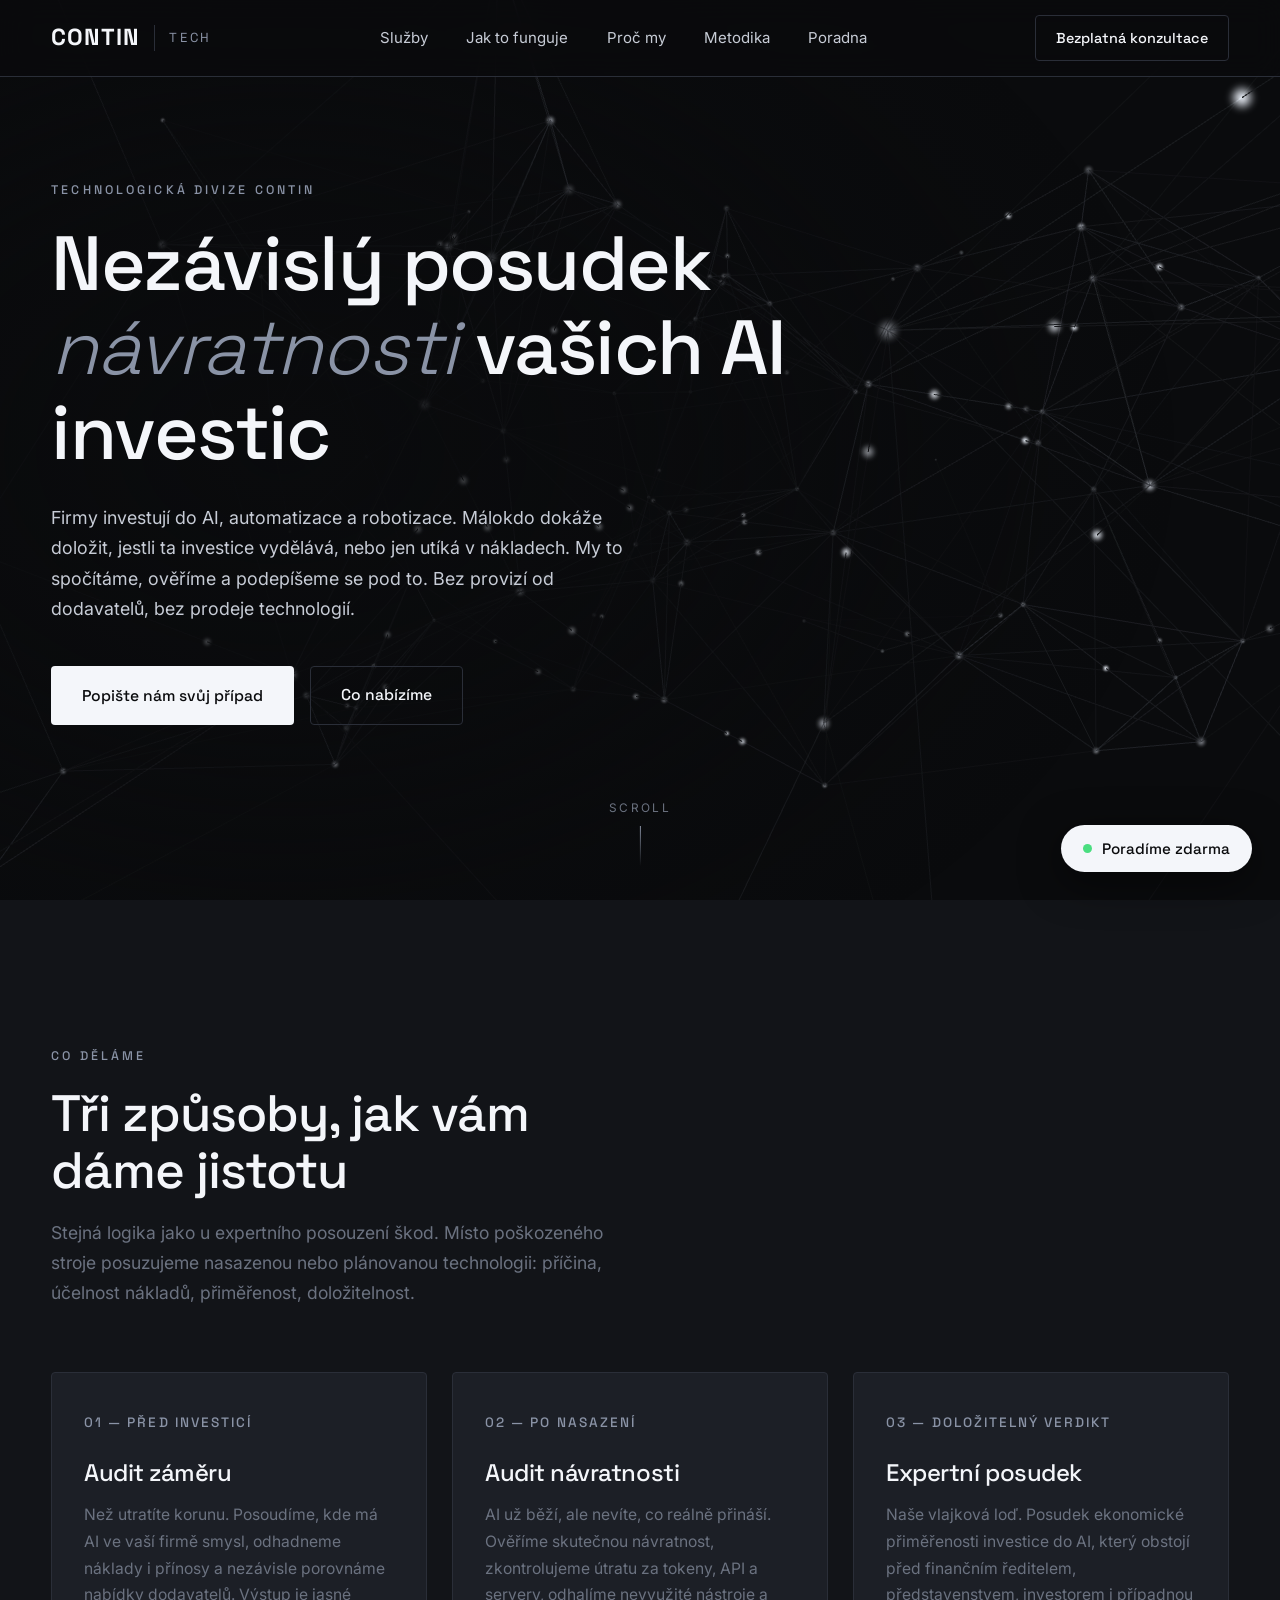
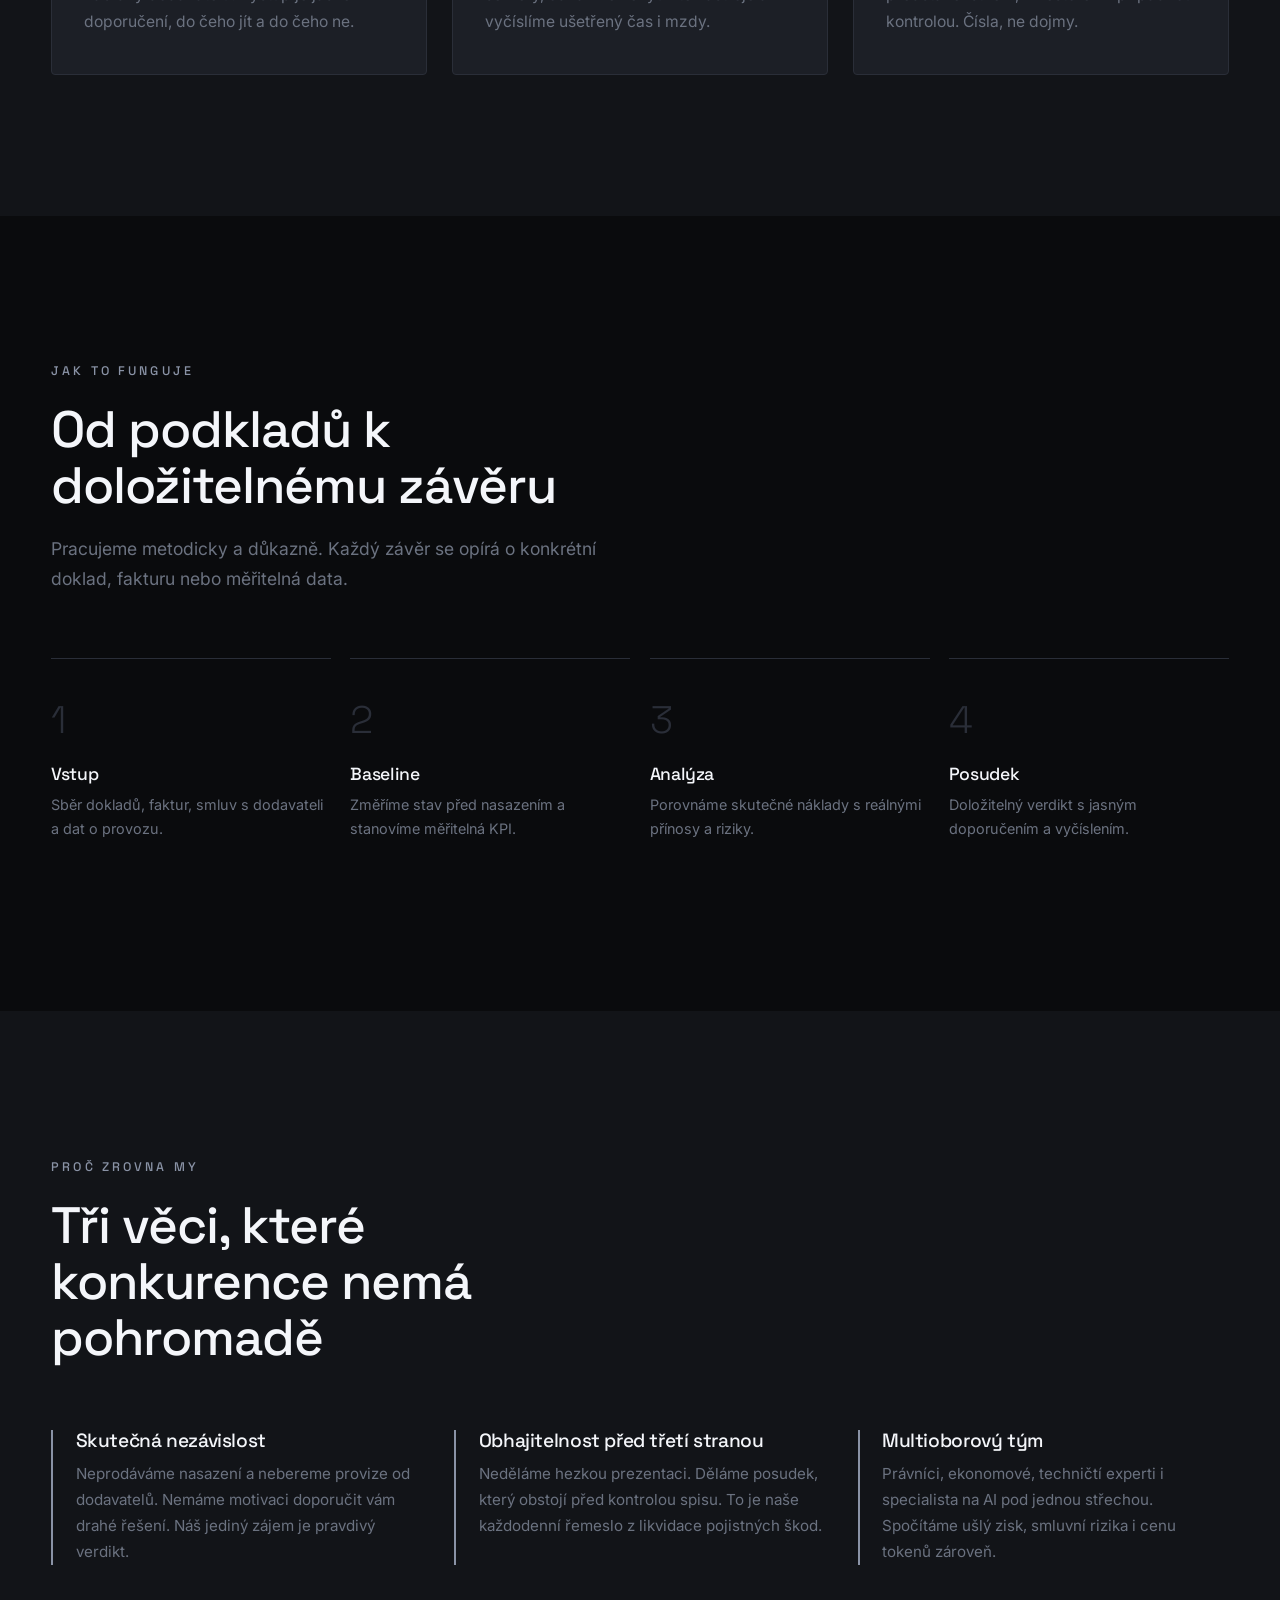
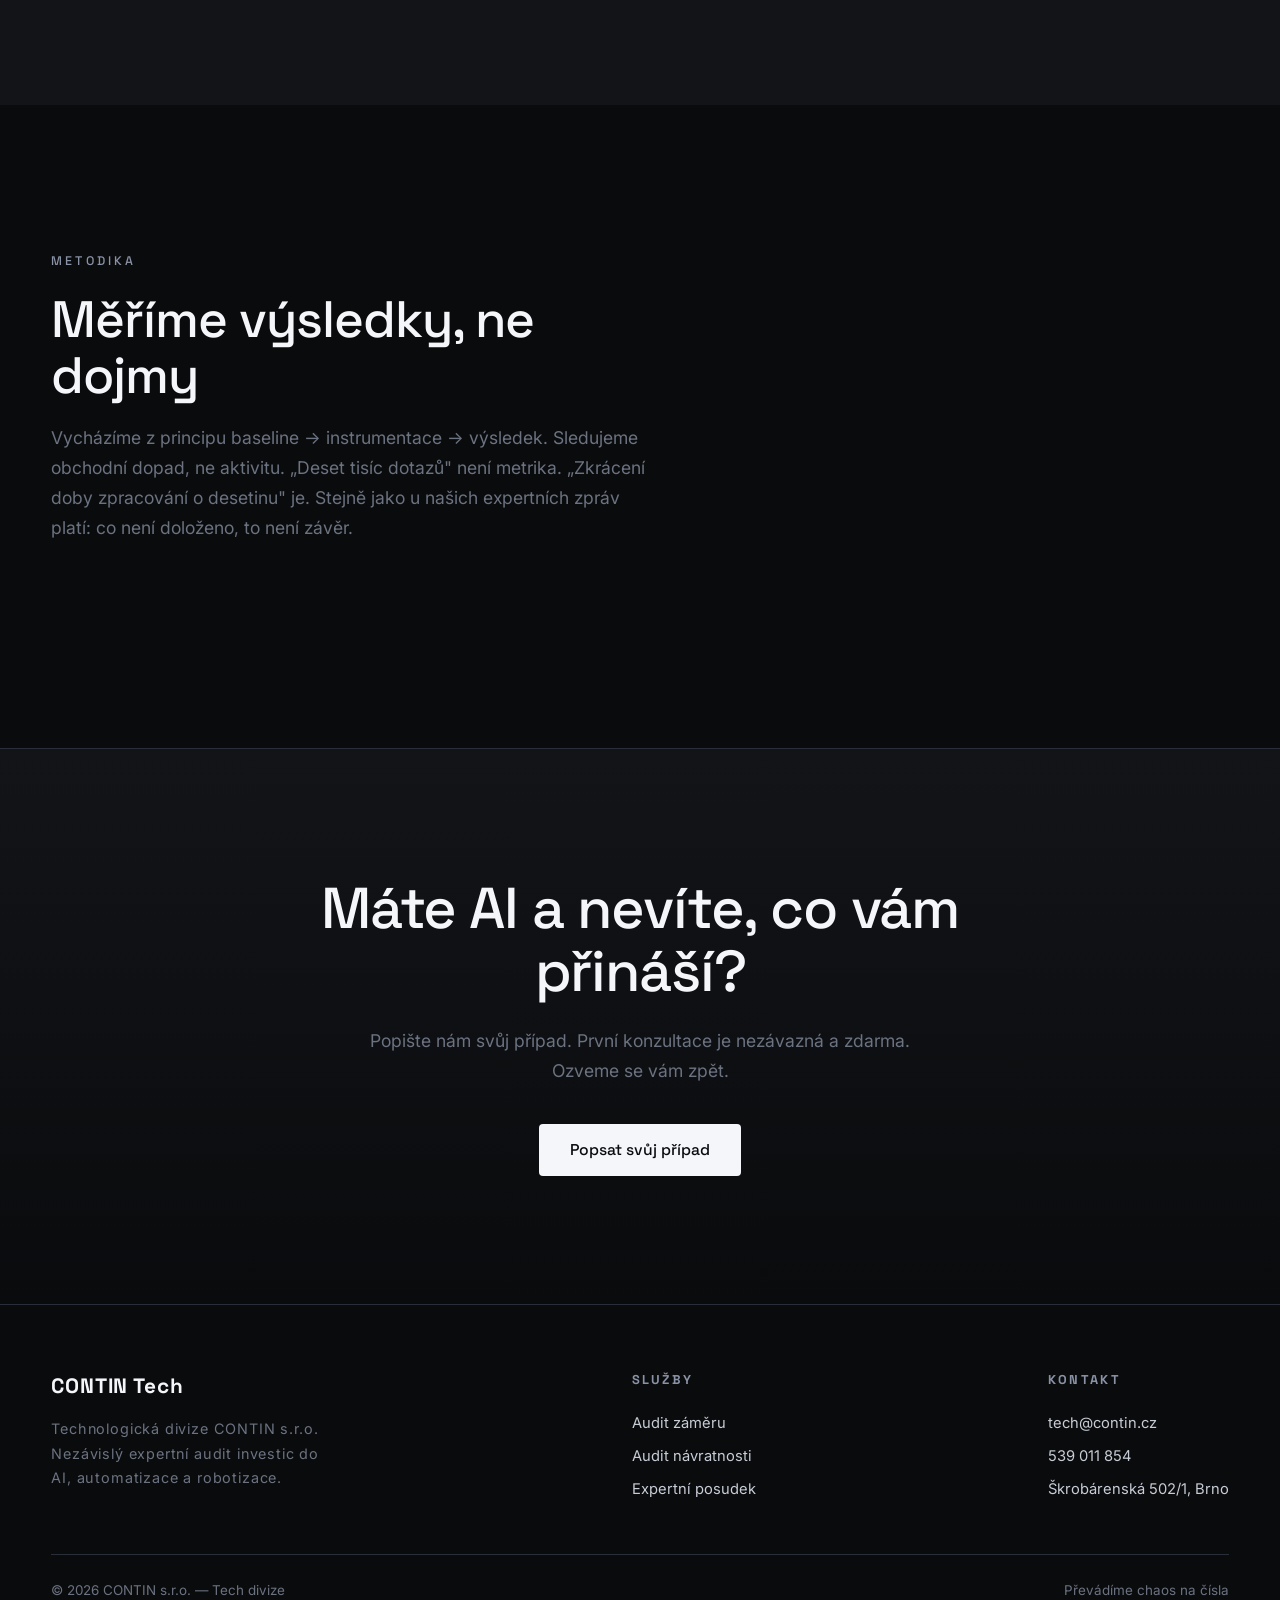
==== commit 1cc2b709: "Poradna: přehled, detail článku, diskuze (maketa bez backendu) - poradna.html: hero pruh, filtry tém" ====
--- a/index.html
+++ b/index.html
@@ -26,6 +26,7 @@
         <a href="#proces">Jak to funguje</a>
         <a href="#proc-my">Proč my</a>
         <a href="#metodika">Metodika</a>
+        <a href="poradna.html">Poradna</a>
       </div>
       <a href="#" class="nav-cta" data-open-help>Bezplatná konzultace</a>
       <button class="burger" id="burger" aria-label="Menu"><span></span><span></span><span></span></button>
--- a/css/style.css
+++ b/css/style.css
@@ -458,3 +458,264 @@
   *, *::before, *::after { animation: none !important; transition: none !important; }
   .reveal { opacity: 1; transform: none; }
 }
+
+/* ============================================================
+   PORADNA — přehled, filtry, mřížka článků, detail, diskuze
+   (využívá proměnné a komponenty výše, nic neduplikuje)
+   ============================================================ */
+
+/* Aktivní položka v navigaci */
+.menu a.active { color: var(--chrome); }
+.menu a.active::after { width: 100%; }
+
+/* --- Hero pruh stránky (menší než hlavní hero, bez 3D) --- */
+.page-hero {
+  position: relative;
+  padding: calc(76px + clamp(4rem, 9vw, 7rem)) 0 clamp(3rem, 7vw, 5rem);
+  background:
+    radial-gradient(ellipse 80% 120% at 50% -10%, rgba(138,147,166,0.10), transparent 60%),
+    linear-gradient(180deg, var(--carbon), var(--ink));
+  border-bottom: 1px solid var(--steel);
+  overflow: hidden;
+}
+/* jemná technická mřížka v pozadí */
+.page-hero::before {
+  content: '';
+  position: absolute;
+  inset: 0;
+  background-image:
+    linear-gradient(var(--steel) 1px, transparent 1px),
+    linear-gradient(90deg, var(--steel) 1px, transparent 1px);
+  background-size: 56px 56px;
+  opacity: 0.06;
+  mask-image: radial-gradient(ellipse 70% 80% at 50% 30%, #000 30%, transparent 80%);
+  pointer-events: none;
+}
+.page-hero .wrap { position: relative; z-index: 1; }
+.page-hero h1 { font-size: clamp(2.2rem, 5vw, 3.8rem); max-width: 18ch; margin-bottom: 1.2rem; }
+.page-hero p { color: var(--ash); font-size: 1.12rem; max-width: 56ch; }
+
+/* --- Filtry témat --- */
+.filters {
+  display: flex;
+  flex-wrap: wrap;
+  gap: 0.7rem;
+  margin-bottom: 3rem;
+}
+.chip {
+  font-family: var(--display);
+  font-weight: 500;
+  font-size: 0.86rem;
+  letter-spacing: 0.02em;
+  padding: 9px 18px;
+  background: var(--graphite);
+  border: 1px solid var(--steel);
+  border-radius: 50px;
+  color: var(--silver);
+  cursor: pointer;
+  transition: all 0.22s;
+}
+.chip:hover { border-color: var(--accent); color: var(--chrome); }
+.chip.active {
+  background: var(--chrome);
+  border-color: var(--chrome);
+  color: var(--ink);
+}
+
+/* --- Mřížka článků --- */
+.article-grid {
+  display: grid;
+  grid-template-columns: repeat(3, 1fr);
+  gap: 1.6rem;
+}
+.article-card {
+  display: flex;
+  flex-direction: column;
+  background: var(--graphite);
+  border: 1px solid var(--steel);
+  border-radius: var(--radius);
+  overflow: hidden;
+  transition: transform 0.3s, border-color 0.3s;
+  color: inherit;
+}
+.article-card:hover { transform: translateY(-6px); border-color: var(--accent); }
+.article-card.is-hidden { display: none; }
+
+/* Náhledový obrázek = placeholder (tečková síť v paletě webu) */
+.thumb {
+  position: relative;
+  aspect-ratio: 16 / 9;
+  background:
+    radial-gradient(circle, var(--accent) 1px, transparent 1.4px) 0 0 / 18px 18px,
+    linear-gradient(135deg, var(--steel), var(--graphite) 70%);
+  overflow: hidden;
+}
+.thumb::after {
+  content: '';
+  position: absolute;
+  inset: 0;
+  background: linear-gradient(180deg, transparent 40%, rgba(10,11,13,0.7));
+}
+.thumb .thumb-num {
+  position: absolute;
+  left: 18px; bottom: 12px;
+  z-index: 1;
+  font-family: var(--display);
+  font-size: 2.2rem;
+  font-weight: 300;
+  color: var(--chrome);
+  opacity: 0.85;
+  letter-spacing: 0.05em;
+}
+.article-card .body { padding: 1.6rem 1.5rem 1.8rem; display: flex; flex-direction: column; flex: 1; }
+.article-card .meta {
+  display: flex; align-items: center; gap: 0.8rem;
+  margin-bottom: 0.9rem; flex-wrap: wrap;
+}
+.tag {
+  font-family: var(--display);
+  font-size: 0.72rem;
+  font-weight: 500;
+  letter-spacing: 0.12em;
+  text-transform: uppercase;
+  color: var(--accent);
+  border: 1px solid var(--steel);
+  border-radius: 50px;
+  padding: 3px 11px;
+}
+.date { font-size: 0.82rem; color: var(--ash); }
+.article-card h3 { font-size: 1.24rem; margin-bottom: 0.7rem; line-height: 1.25; }
+.article-card p { color: var(--ash); font-size: 0.94rem; margin-bottom: 1.2rem; flex: 1; }
+.read {
+  font-family: var(--display);
+  font-size: 0.88rem;
+  font-weight: 500;
+  color: var(--chrome);
+  transition: gap 0.2s;
+}
+.article-card:hover .read { color: var(--accent-hot); }
+
+.empty-note { color: var(--ash); padding: 2rem 0; display: none; }
+.empty-note.show { display: block; }
+
+/* --- Detail článku --- */
+.article { max-width: 760px; margin: 0 auto; }
+.article-head { margin-bottom: 2.4rem; }
+.article-head .meta { display: flex; align-items: center; gap: 0.9rem; flex-wrap: wrap; margin: 1.2rem 0 0; }
+.article-head h1 { font-size: clamp(2rem, 4.5vw, 3.2rem); margin-top: 1.2rem; }
+.byline { font-size: 0.88rem; color: var(--ash); }
+.byline strong { color: var(--silver); font-weight: 500; }
+
+.article-body { font-size: 1.06rem; }
+.article-body p { margin-bottom: 1.4rem; color: var(--silver); }
+.article-body h2 { font-size: 1.6rem; margin: 2.4rem 0 1rem; }
+.article-body h3 { font-size: 1.25rem; margin: 1.8rem 0 0.8rem; }
+.article-body ul { margin: 0 0 1.4rem 1.2rem; color: var(--silver); }
+.article-body li { margin-bottom: 0.5rem; }
+.article-body blockquote {
+  border-left: 2px solid var(--accent);
+  padding-left: 1.4rem;
+  margin: 1.8rem 0;
+  color: var(--chrome);
+  font-size: 1.18rem;
+  font-style: italic;
+}
+
+/* Video embed (placeholder, responzivní 16:9) */
+.video-embed {
+  position: relative;
+  aspect-ratio: 16 / 9;
+  width: 100%;
+  margin: 2rem 0;
+  background: var(--graphite);
+  border: 1px solid var(--steel);
+  border-radius: var(--radius);
+  overflow: hidden;
+}
+.video-embed iframe { position: absolute; inset: 0; width: 100%; height: 100%; border: 0; }
+.video-embed .video-ph {
+  position: absolute; inset: 0; z-index: 1;
+  display: flex; flex-direction: column; align-items: center; justify-content: center; gap: 0.7rem;
+  color: var(--ash); text-align: center; padding: 1rem;
+  pointer-events: none;
+}
+.video-embed .play {
+  width: 58px; height: 58px; border-radius: 50%;
+  border: 1px solid var(--accent);
+  display: flex; align-items: center; justify-content: center;
+  color: var(--chrome); font-size: 1.1rem;
+}
+
+/* --- Diskuze --- */
+.discussion { max-width: 760px; margin: 3.5rem auto 0; }
+.discussion > h2 { font-size: 1.8rem; margin-bottom: 0.4rem; }
+.discussion .sub { color: var(--ash); margin-bottom: 2.2rem; }
+.comment {
+  display: flex; gap: 1rem;
+  padding: 1.4rem 0;
+  border-top: 1px solid var(--steel);
+}
+.comment-av {
+  flex: none;
+  width: 42px; height: 42px; border-radius: 50%;
+  display: flex; align-items: center; justify-content: center;
+  background: var(--graphite); border: 1px solid var(--steel);
+  font-family: var(--display); font-weight: 500; color: var(--accent);
+}
+.comment-main { flex: 1; }
+.comment-head { display: flex; align-items: baseline; gap: 0.7rem; margin-bottom: 0.35rem; flex-wrap: wrap; }
+.comment-head .name { font-family: var(--display); font-weight: 500; color: var(--chrome); }
+.comment-head .badge {
+  font-size: 0.66rem; letter-spacing: 0.1em; text-transform: uppercase;
+  color: var(--accent); border: 1px solid var(--steel); border-radius: 50px; padding: 2px 8px;
+}
+.comment-main p { color: var(--silver); font-size: 0.97rem; }
+.comment-main .date { display: block; margin-top: 0.1rem; }
+
+/* Formulář nového příspěvku */
+.reply-form {
+  margin-top: 2.6rem;
+  padding: 2rem;
+  background: var(--carbon);
+  border: 1px solid var(--steel);
+  border-radius: 8px;
+}
+.reply-form h3 { font-size: 1.3rem; margin-bottom: 1.4rem; }
+.choices { display: flex; flex-direction: column; gap: 0.7rem; margin-bottom: 1.3rem; }
+.choice {
+  display: flex; align-items: flex-start; gap: 0.7rem;
+  padding: 0.9rem 1rem;
+  border: 1px solid var(--steel);
+  border-radius: var(--radius);
+  cursor: pointer;
+  transition: border-color 0.2s, background 0.2s;
+}
+.choice:hover { border-color: var(--accent); }
+.choice input { margin-top: 0.25rem; accent-color: var(--accent-hot); flex: none; }
+.choice .c-label { font-family: var(--display); font-size: 0.92rem; color: var(--chrome); }
+.choice .c-desc { font-size: 0.84rem; color: var(--ash); }
+.reply-form .btn-primary { width: 100%; justify-content: center; margin-top: 0.4rem; }
+#phone-field { display: none; }
+#phone-field.show { display: block; }
+
+/* --- CTA blok uvnitř článku --- */
+.cta-inline {
+  max-width: 760px;
+  margin: 3.5rem auto 0;
+  padding: 2.4rem;
+  background: linear-gradient(135deg, var(--graphite), var(--carbon));
+  border: 1px solid var(--steel);
+  border-radius: 8px;
+  text-align: center;
+}
+.cta-inline h3 { font-size: 1.5rem; margin-bottom: 0.8rem; }
+.cta-inline p { color: var(--ash); max-width: 48ch; margin: 0 auto 1.6rem; }
+
+/* --- Responzivita poradny --- */
+@media (max-width: 900px) {
+  .article-grid { grid-template-columns: 1fr 1fr; }
+}
+@media (max-width: 640px) {
+  .article-grid { grid-template-columns: 1fr; }
+  .reply-form, .cta-inline { padding: 1.6rem; }
+}
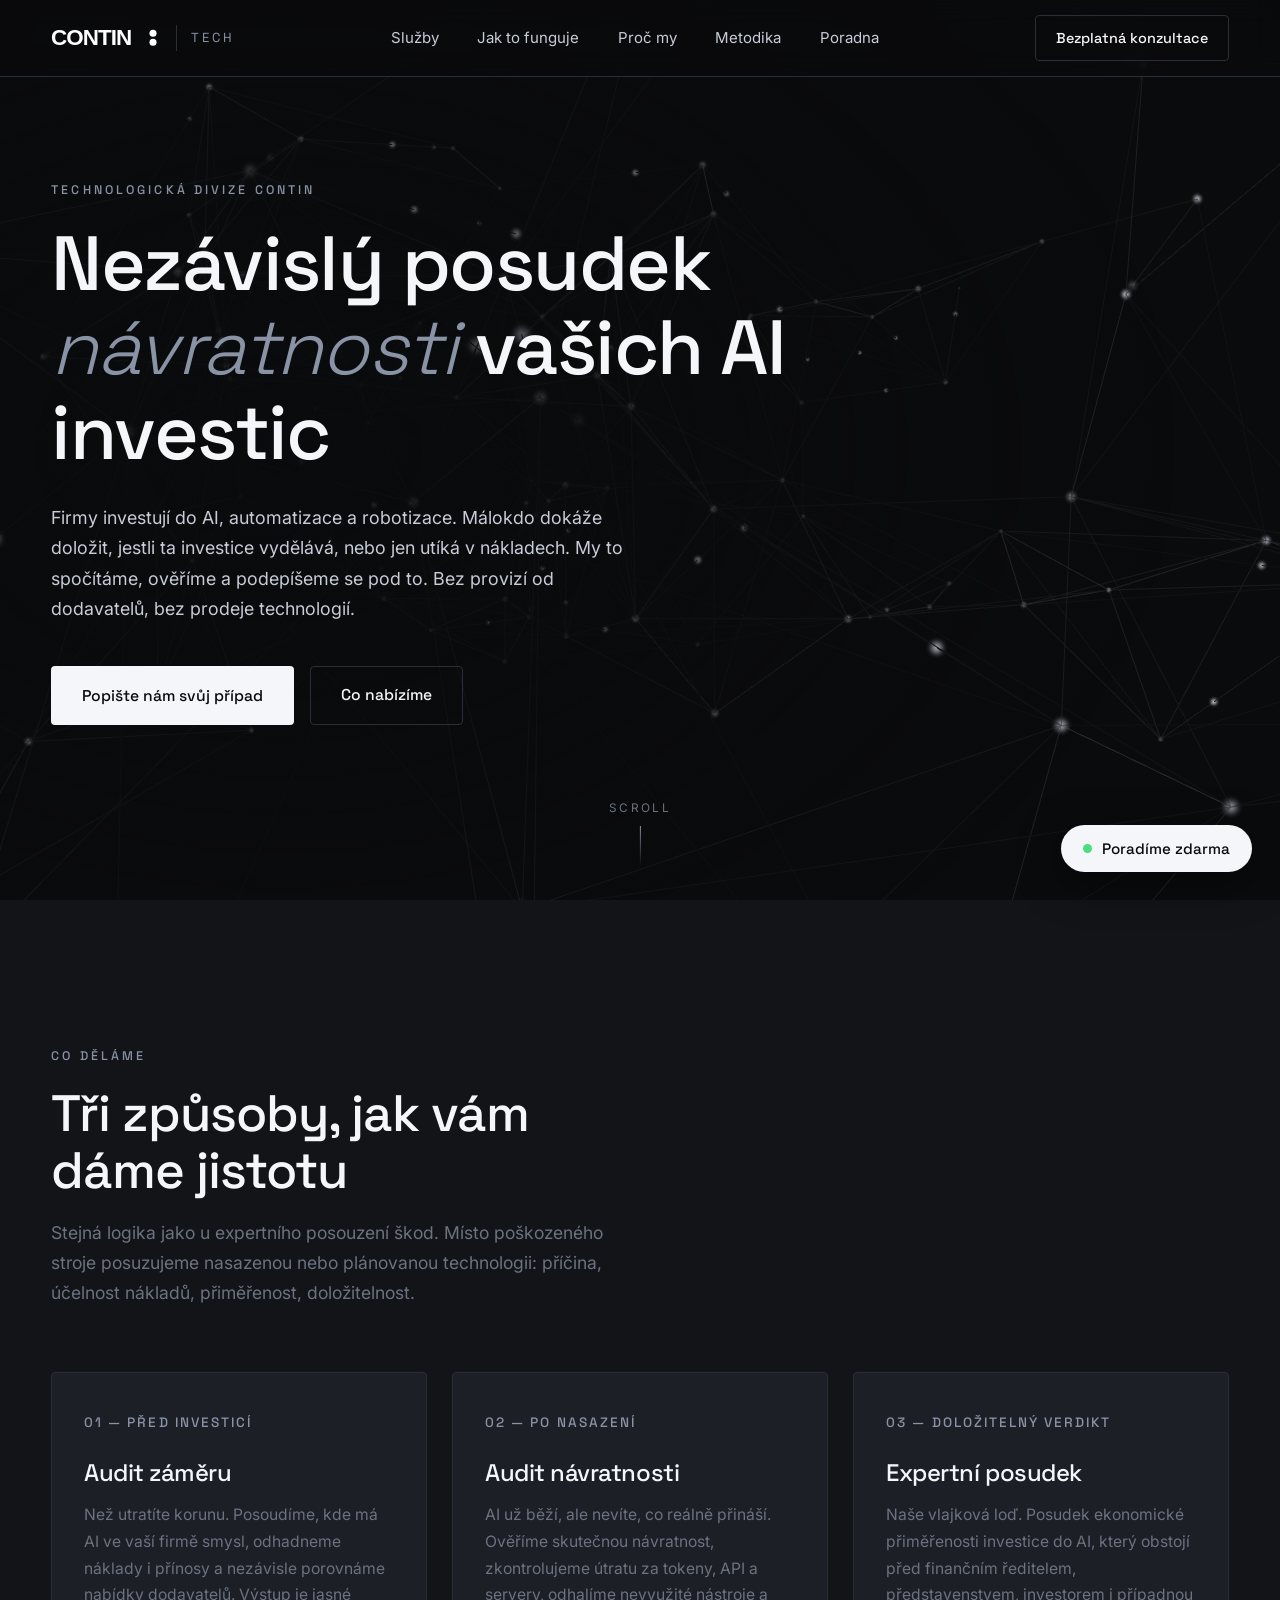
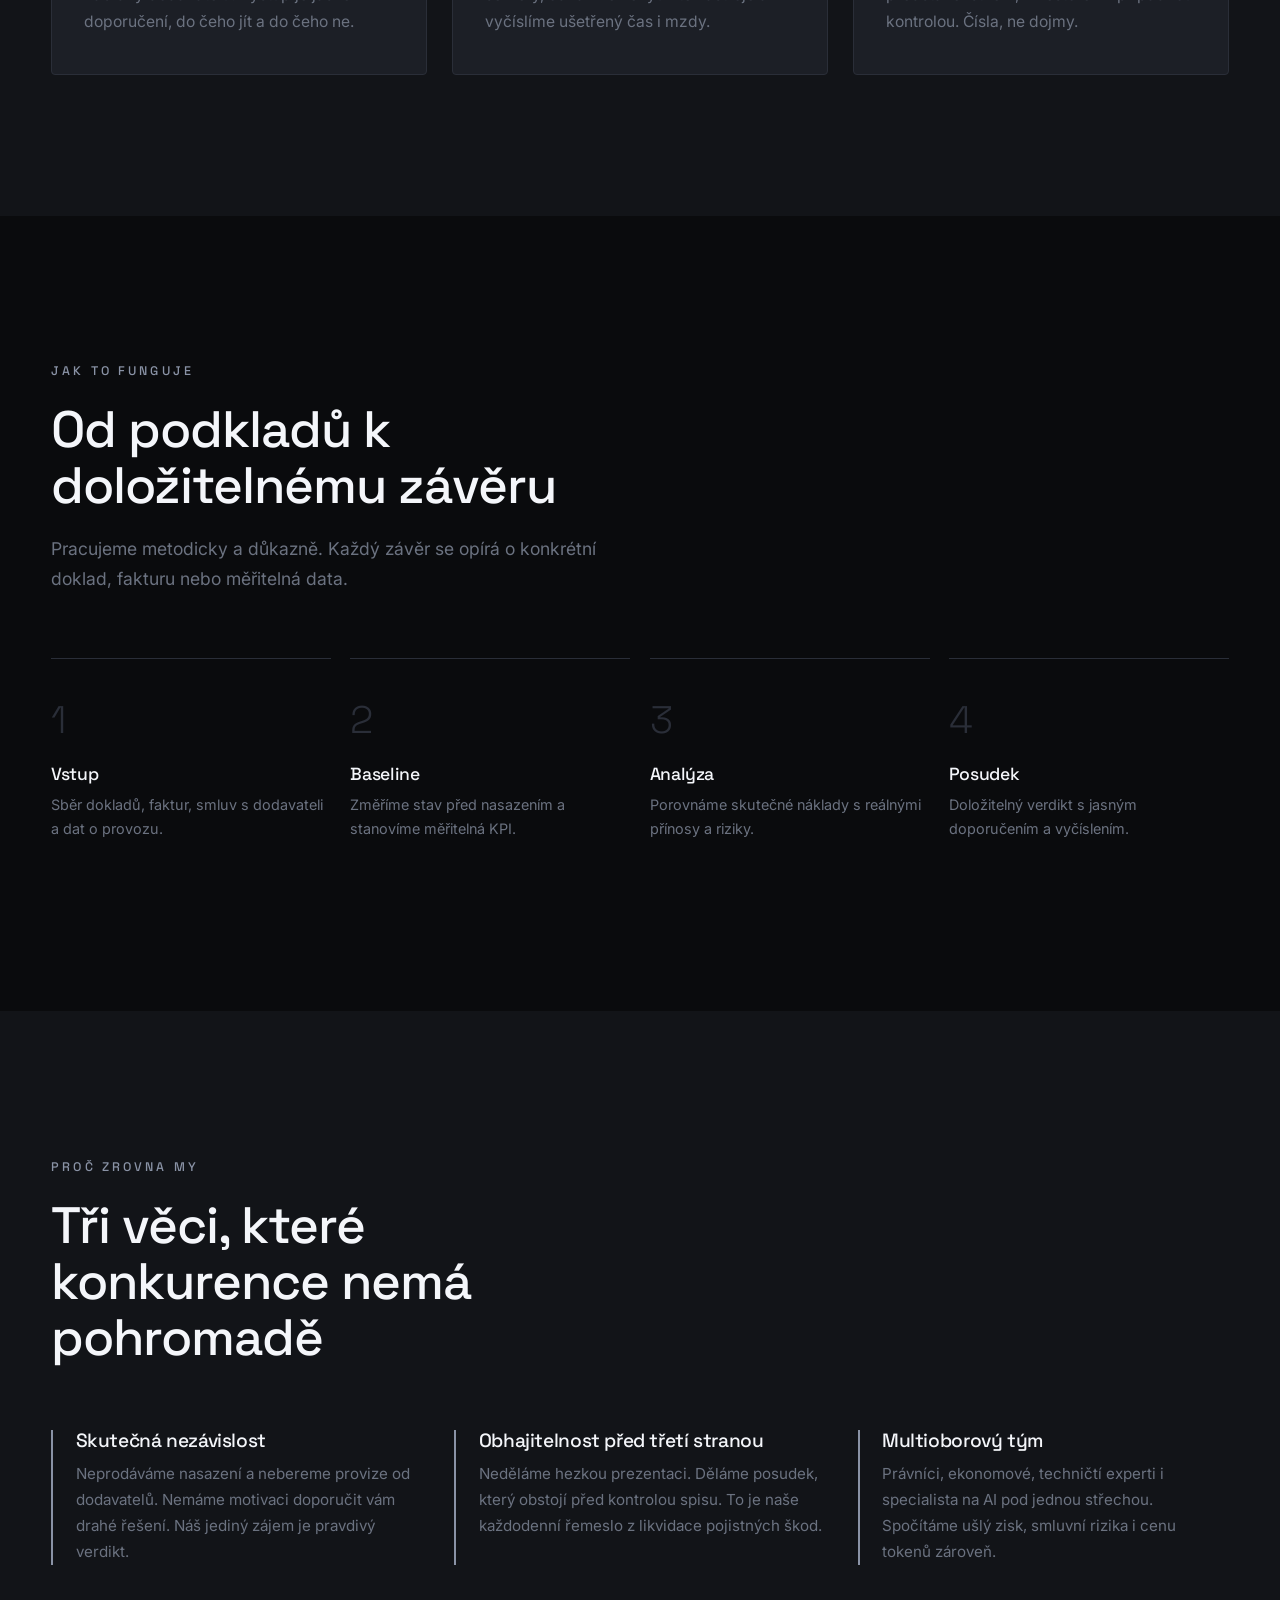
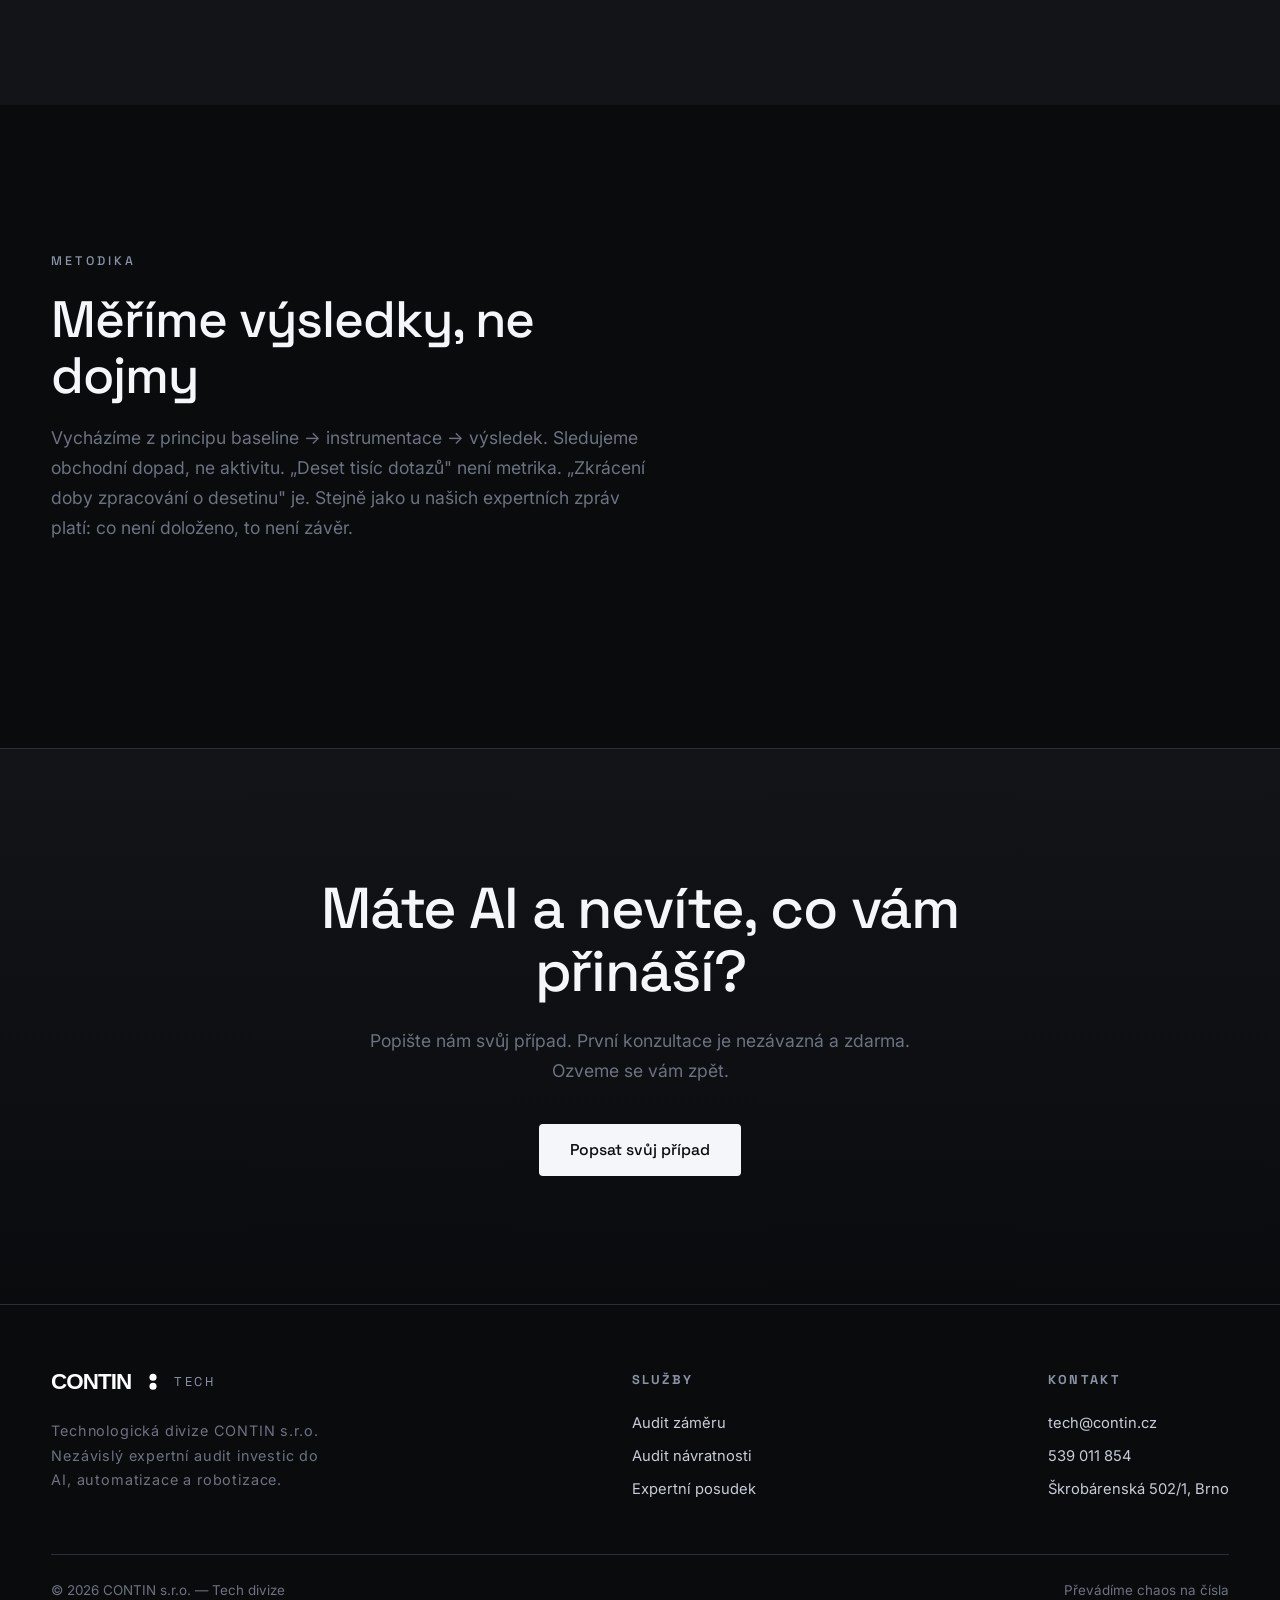
==== commit 63d7f5ec: "Logo CONTIN do hlavičky i patičky místo textového nápisu - assets/logo-contin-white.svg: oficiální b" ====
--- a/index.html
+++ b/index.html
@@ -19,7 +19,7 @@
   <header>
     <nav class="nav">
       <a href="#" class="brand">
-        CONTIN<span class="div"></span><span class="sub">Tech</span>
+        <img src="assets/logo-contin-white.svg" alt="CONTIN" class="brand-logo"><span class="div"></span><span class="sub">Tech</span>
       </a>
       <div class="menu" id="menu">
         <a href="#sluzby">Služby</a>
@@ -142,7 +142,7 @@
     <div class="wrap">
       <div class="foot-grid">
         <div>
-          <div class="foot-brand">CONTIN Tech<p>Technologická divize CONTIN s.r.o. Nezávislý expertní audit investic do AI, automatizace a robotizace.</p></div>
+          <div class="foot-brand"><span class="foot-brand-row"><img src="assets/logo-contin-white.svg" alt="CONTIN" class="foot-logo"><span class="sub">Tech</span></span><p>Technologická divize CONTIN s.r.o. Nezávislý expertní audit investic do AI, automatizace a robotizace.</p></div>
         </div>
         <div class="foot-col">
           <h5>Služby</h5>
--- a/css/style.css
+++ b/css/style.css
@@ -110,6 +110,11 @@
   text-transform: uppercase;
   color: var(--accent);
 }
+.brand-logo {
+  height: 26px;
+  width: auto;
+  display: block;
+}
 
 .menu {
   display: flex;
@@ -339,6 +344,9 @@
 .foot-grid { display: flex; justify-content: space-between; flex-wrap: wrap; gap: 2rem; margin-bottom: 3rem; }
 .foot-brand { font-family: var(--display); font-weight: 700; font-size: 1.3rem; color: var(--chrome); letter-spacing: 0.04em; }
 .foot-brand p { font-family: var(--body); font-weight: 400; font-size: 0.9rem; color: var(--ash); margin-top: 0.8rem; max-width: 32ch; }
+.foot-brand-row { display: inline-flex; align-items: center; gap: 12px; }
+.foot-logo { height: 26px; width: auto; display: block; }
+.foot-brand .sub { font-family: var(--display); font-weight: 400; font-size: 0.8rem; letter-spacing: 0.2em; text-transform: uppercase; color: var(--accent); }
 .foot-col h5 { font-family: var(--display); font-size: 0.8rem; letter-spacing: 0.18em; text-transform: uppercase; color: var(--accent); margin-bottom: 1rem; }
 .foot-col a { display: block; color: var(--silver); font-size: 0.92rem; padding: 4px 0; transition: color 0.2s; }
 .foot-col a:hover { color: var(--chrome); }
